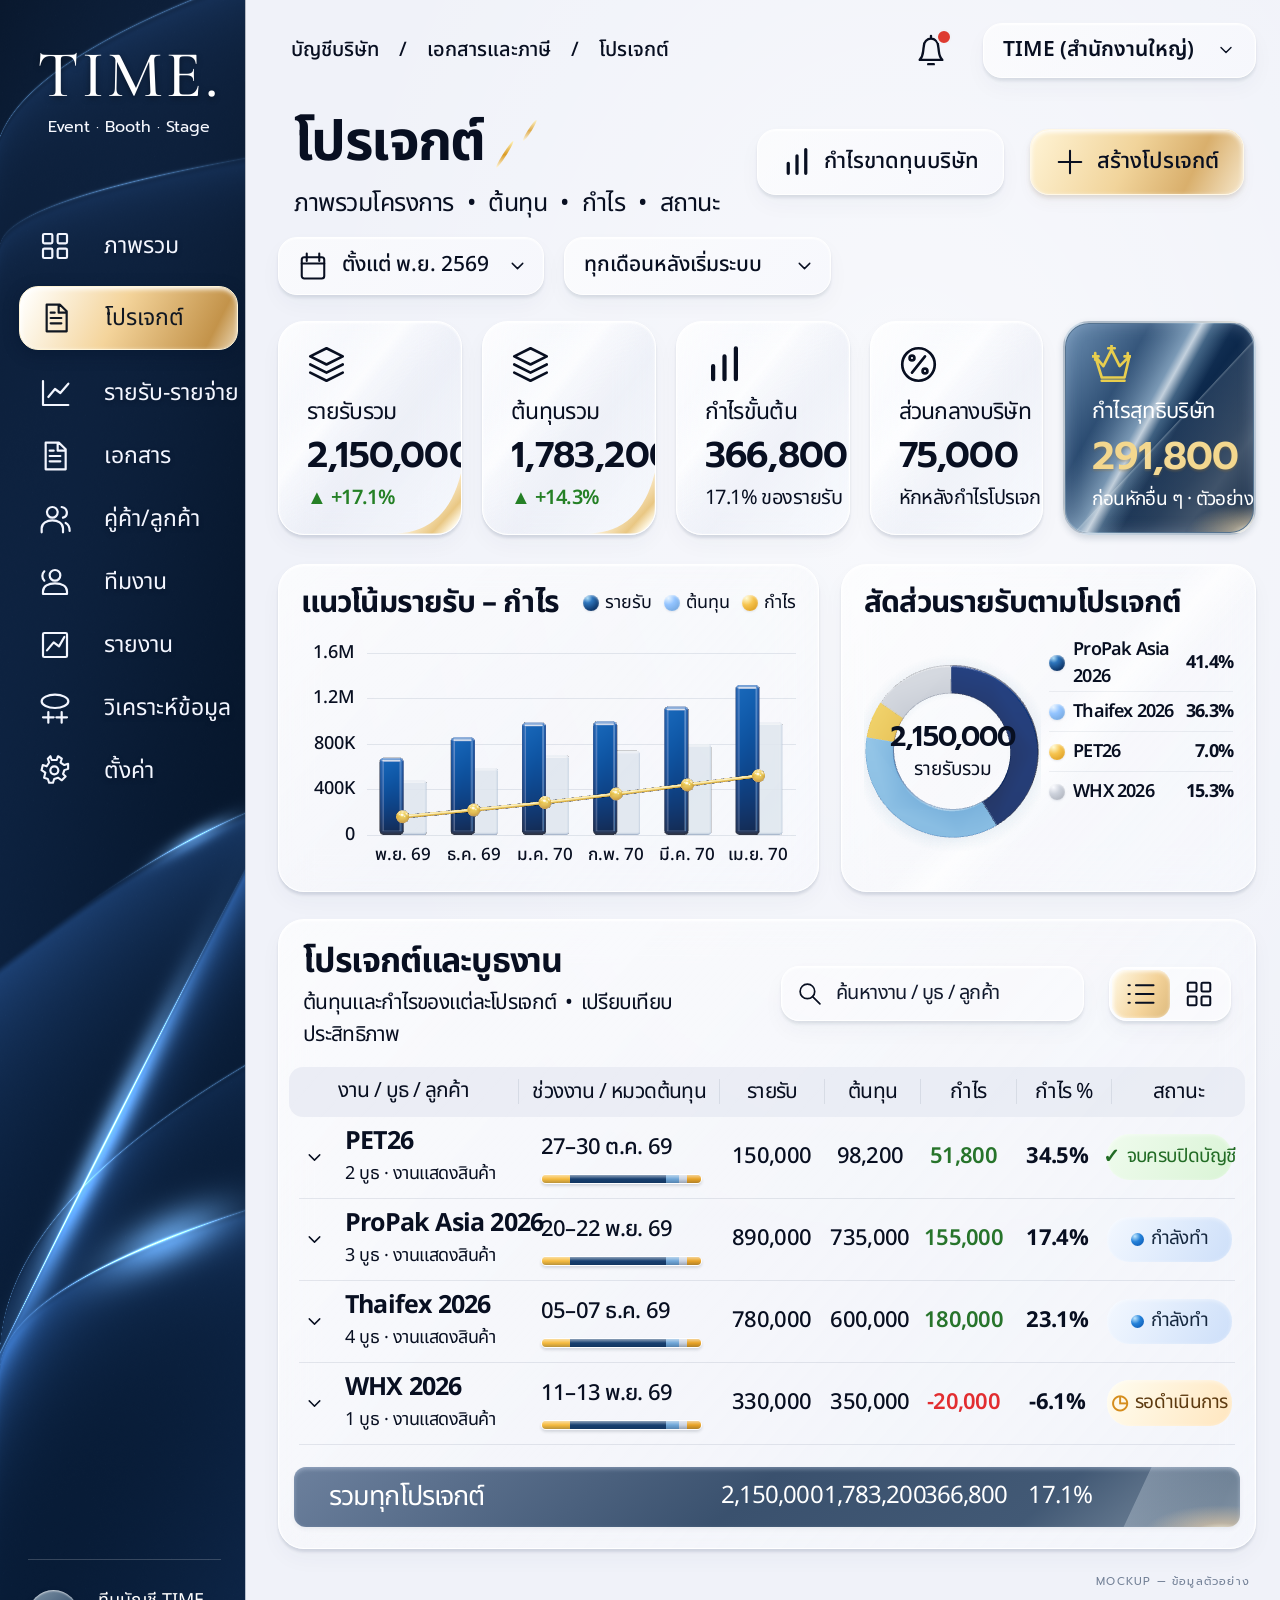
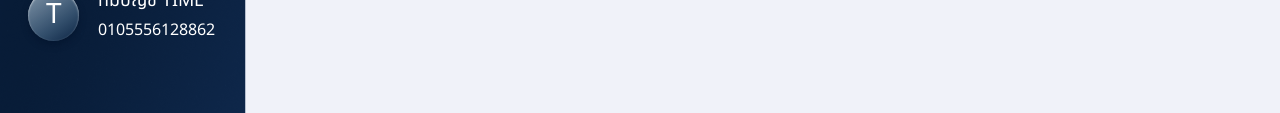
==== index.html @ 5c64d188 "TIME accounting projects page preview (mockup, sample data)" ====
<!DOCTYPE html>
<html lang="th">
<head>
<meta name="robots" content="noindex,nofollow">
<meta charset="utf-8"><meta name="viewport" content="width=device-width,initial-scale=1,viewport-fit=cover">
<title>โปรเจกต์ · TIME Service Designs</title>
<link rel="icon" href="data:image/svg+xml,%3Csvg xmlns='http://www.w3.org/2000/svg' viewBox='0 0 40 40'%3E%3Crect width='40' height='40' rx='10' fill='%23071630'/%3E%3Ctext x='11' y='30' fill='%23efd396' font-size='30'%3ET%3C/text%3E%3C/svg%3E">
<link rel="stylesheet" href="./fonts/fonts.css">
<script type="importmap">{"imports":{"three":"./vendor/three.module.min.js","three/addons/":"./vendor/"}}</script>
<style>
:root{--navy:#081a37;--ink:#080f21;--gold:#d4a044;--green:#258026;--muted:#526078;--line:rgba(34,53,92,.10);--glass:rgba(255,255,255,.62);--shadow:0 3px 3px rgba(26,46,83,.1),0 10px 22px rgba(41,61,99,.035),inset 0 1px 2px #fff;--radius:26px}
*{box-sizing:border-box}body{margin:0;background:#f0f2f9;color:var(--ink);font-family:'Noto Sans Thai',sans-serif;font-size:20px;line-height:1.55;-webkit-font-smoothing:antialiased}button,input,select{font:inherit;color:inherit}button{cursor:pointer}button,a,input,select{-webkit-tap-highlight-color:transparent}button:focus-visible,a:focus-visible,input:focus-visible,select:focus-visible{outline:3px solid #a97b2c;outline-offset:4px}button{border:0}svg.icon{width:30px;height:30px;fill:none;stroke:currentColor;stroke-width:1.65;stroke-linecap:round;stroke-linejoin:round;flex-shrink:0}.svg-defs{position:absolute;width:0;height:0;overflow:hidden}.page-shell{position:relative;max-width:1800px;min-height:1713px;margin:auto;background:radial-gradient(ellipse at 71% 27%,#fff8,transparent 48%),#f0f2f9}.sidebar{position:absolute;left:0;top:0;bottom:0;width:246px;background:linear-gradient(135deg,#04122e,#0a2a63);color:white;overflow:hidden;border-right:1px solid #ffffffb3}.sidebar canvas{position:absolute;inset:0;width:100%;height:100%;pointer-events:none}.sidebar-content{position:relative;z-index:1;padding:36px 19px;height:100%;display:flex;flex-direction:column}.brand{text-align:center;margin:0 0 84px}.wordmark{font-family:'Cormorant Garamond',Georgia,serif;font-weight:500;font-size:61px;line-height:1.2;letter-spacing:3px;text-shadow:0 2px 6px #0006}.brand small{font-family:'Prompt',sans-serif;font-size:15px;letter-spacing:0;display:block;margin-top:0;color:#f7f9ff}.nav-menu{display:flex;flex-direction:column;gap:11px}.nav-item{display:flex;align-items:center;gap:26px;height:52px;padding:0 20px;color:#f3f6ff;text-decoration:none;white-space:nowrap;font-size:21px;line-height:1.4;font-weight:400;text-shadow:0 2px 4px #00112780;border-radius:19px;transition:background .2s,transform .2s}.nav-item .icon{width:32px;height:32px}.nav-item.active{height:64px;margin:3px 0 6px;color:#101722;text-shadow:none;border:1.5px solid #fff4d6;background:linear-gradient(117deg,#fffefa 4%,#f4d49b 45%,#c3934a 87%,#ead6b4);box-shadow:inset 1px 2px 5px #fff,0 4px 15px #03112866}.nav-item:hover{background-color:#ffffff13;transform:translateX(2px)}.user-chip{position:absolute;bottom:70px;left:28px;right:24px;border-top:1px solid #ffffff30;padding-top:27px;display:flex;align-items:center;gap:19px;font-size:18px;white-space:nowrap}.avatar{display:grid;place-items:center;width:51px;height:51px;flex-shrink:0;border-radius:50%;font-size:28px;background:linear-gradient(145deg,#c2d6e5aa,#34506d 63%,#0b2444);box-shadow:inset 0 1px 2px #ffffffb0,0 4px 6px #00112a80}.user-chip small{display:block;font-size:16px;margin-top:3px}.mobile-menu{display:none}main{margin-left:246px;padding:20px 24px 100px 32px;min-height:1713px}.topbar{height:60px;display:flex;align-items:center;justify-content:space-between;padding-left:13px;gap:20px}.breadcrumbs{font-size:20px;font-weight:500;display:flex;gap:20px;white-space:nowrap}.breadcrumbs i{font-style:normal}.top-actions{display:flex;align-items:center;gap:28px}.bell{position:relative;background:transparent;padding:7px;display:grid;place-items:center}.bell .icon{width:34px;height:34px}.bell:after{content:'';position:absolute;top:3px;right:3px;width:12px;height:12px;border-radius:50%;background:#de3b31;border:2px solid #f2f3f8}.glass-button{border-radius:19px;background:linear-gradient(130deg,#fff9,#f7f8fdc9);border:1px solid #fff;box-shadow:var(--shadow);min-height:58px;padding:10px 22px;display:inline-flex;align-items:center;justify-content:center;gap:12px;font-weight:500;white-space:nowrap;transition:transform .2s,box-shadow .2s}.glass-button:hover{transform:translateY(-2px);box-shadow:0 5px 12px #152b4b20,inset 0 1px 2px #fff}.glass-button.gold{background:linear-gradient(116deg,#fff4d6,#f1d49b 46%,#d9af6c 75%,#f6e7cb);border-color:#fff8e7;box-shadow:inset 0 2px 5px #fff,0 3px 4px #7b61392b,0 8px 15px #6a52380a}.company{min-height:55px;padding:8px 19px;font-size:21px;font-weight:600;gap:22px}.company .icon{width:20px;height:20px}.hero{margin-top:22px;min-height:110px;display:flex;align-items:center;justify-content:space-between;padding:0 12px 0 16px;gap:20px}h1{font-size:55px;line-height:1.25;font-weight:700;margin:0;letter-spacing:-1.6px;display:flex;align-items:center;gap:24px}h1 .slash{display:inline-block;width:37px;height:51px;position:relative;transform:skewX(-32deg)}.slash:before,.slash:after{content:'';position:absolute;width:4px;height:27px;top:22px;left:0;background:linear-gradient(#fff4ba,#db9b24,#fff9e3);border-radius:100%}.slash:after{height:21px;left:10px;top:1px;opacity:.8}.hero p{margin:5px 0 0;font-size:25px;letter-spacing:-.5px}.hero-actions{display:flex;gap:26px;margin-top:7px}.hero-actions .glass-button{height:66px;padding:12px 24px;font-size:22px}.filters{display:flex;gap:20px;margin-top:20px;height:58px;align-items:stretch}.filter{position:relative;display:flex;gap:14px;align-items:center;padding:9px 19px}.filter select{appearance:none;background:transparent;border:none;outline:none;cursor:pointer;padding:0 35px 0 0;font-size:21px;max-width:100%}.filter .chevron{pointer-events:none;width:21px;position:absolute;right:15px}.kpis{display:grid;grid-template-columns:1.06fr 1fr 1fr 1fr 1.11fr;gap:20px;margin-top:26px}.glass-card{background:linear-gradient(132deg,#ffffffb0,#ffffff50 50%,#f9fbff73);border:1px solid #fff;box-shadow:var(--shadow);border-radius:var(--radius);backdrop-filter:blur(18px);-webkit-backdrop-filter:blur(18px);position:relative}.kpi{height:214px;padding:23px 28px;overflow:hidden;transition:transform .25s,box-shadow .25s}.kpi:hover{transform:translateY(-4px);box-shadow:0 7px 13px #23345620,inset 0 1px 2px #fff}.kpi:before{content:'';position:absolute;inset:0;pointer-events:none;background:linear-gradient(129deg,transparent 27%,#fff7 39%,transparent 52%)}.kpi.flourish:after{content:'';position:absolute;right:0;bottom:0;width:65px;height:61px;border-radius:100% 0 0 0;background:linear-gradient(132deg,transparent 39%,#fff5df 46%,#e9c783 75%,#fff9e7 88%);clip-path:path('M 0 61 Q 51 59 65 0 L 65 61 Z');filter:drop-shadow(-1px -1px 2px #c4983540)}.kpi>.icon{width:39px;height:39px;position:relative;margin-bottom:9px}.kpi-label{position:relative;font-size:22px;white-space:nowrap;letter-spacing:-.7px;line-height:1.6}.kpi-value{font-family:'Prompt','Noto Sans Thai',sans-serif;position:relative;font-size:34px;line-height:1.5;font-weight:600;letter-spacing:-.8px;font-variant-numeric:tabular-nums}.kpi-note{font-size:19px;position:relative;white-space:nowrap;margin-top:2px;letter-spacing:-.55px}.positive{color:var(--green);font-weight:600}.kpi.net{padding:22px 27px;background:radial-gradient(ellipse at 100% 105%,#fff7d5 0,transparent 16%),linear-gradient(126deg,#6e91b4,#214167 36%,#0c284b 55%,#40536a 79%,#102540);border:2px solid #f8fcffb0;box-shadow:0 3px 7px #1c35532e,inset 0 0 0 1px #557390,inset 0 0 16px #d6e7ff40;color:white}.net:before{background:linear-gradient(119deg,transparent 30%,#cceaff88 43%,#f0f9ffd9 45%,#91bad46b 48%,transparent 55%);opacity:.7}.net:after{content:'';position:absolute;inset:0;background:linear-gradient(133deg,transparent 53%,#e0ecf04d 53.3%,#ffffff16 54%,transparent 71%);pointer-events:none}.net>.icon{color:#e8ce4e}.net .kpi-label{font-size:21px}.net .kpi-value{color:#f3d78e;font-size:37px;text-shadow:0 2px 2px #9c752d44}.net .kpi-note{font-size:18px}.charts{display:grid;grid-template-columns:1.305fr 1fr;gap:22px;margin-top:28px}.chart-card{height:328px;padding:18px 22px 20px;overflow:hidden}.chart-header{display:flex;justify-content:space-between;align-items:center;gap:10px;position:relative;z-index:1}h2{font-size:29px;line-height:1.5;font-weight:700;margin:0;letter-spacing:-1px}.chart-header h2{font-size:28px;white-space:nowrap;letter-spacing:-.9px}.chart-legend{display:flex;gap:15px;align-items:center;font-size:17px;white-space:nowrap}.chart-legend span{display:flex;align-items:center;gap:6px}.dot{display:inline-block;width:16px;height:16px;flex:0 0 16px;border-radius:50%;background:radial-gradient(circle at 29% 20%,#a8daf6 0%,#2e75bc 28%,#052757 85%);box-shadow:inset 0 1px 2px #ffffff80,0 1px 2px #1b355b1a}.dot.blue{background:radial-gradient(circle at 28% 20%,#e5f3ff,#93c4ff 38%,#6b9ed3)}.dot.gold{background:radial-gradient(circle at 29% 20%,#fffbd3,#f6c44f 40%,#d69314)}.dot.grey{background:radial-gradient(circle at 28% 20%,#fafbff,#ccd1db 40%,#a6abb5)}.trend-plot{height:242px;position:relative;margin-top:8px}.trend-plot canvas{position:absolute;inset:0;width:100%;height:100%;z-index:2}.axis-layer{position:absolute;inset:0;pointer-events:none;font-family:'Noto Sans Thai',sans-serif;font-size:18px;font-weight:500}.gridline{position:absolute;left:66px;right:0;height:1px;background:#243b5c1b;z-index:0}.y-tick{position:absolute;left:0;width:54px;text-align:right;transform:translateY(-50%)}.x-tick{position:absolute;transform:translateX(-50%);white-space:nowrap;font-size:17px}.donut-layout{display:grid;grid-template-columns:48% 52%;height:248px;align-items:center}.donut-stage{position:relative;height:244px;width:100%;min-width:0}.donut-stage canvas{position:absolute;inset:0;height:100%;width:100%}.donut-centre{position:absolute;left:50%;top:51%;transform:translate(-50%,-50%);text-align:center;pointer-events:none;width:150px;line-height:1.25}.donut-centre strong{font-family:'Prompt',sans-serif;font-size:26px;font-weight:600;letter-spacing:-.9px}.donut-centre small{display:block;font-size:18px;line-height:1.5;margin-top:2px}.donut-legend{list-style:none;margin:0 0 0 8px;padding:0;font-size:16px;letter-spacing:-.55px;font-weight:600}.donut-legend li{display:flex;align-items:center;gap:8px;min-height:40px;border-bottom:1px solid #213a5b12}.donut-legend li:last-child{border:0}.donut-legend b{margin-left:auto;white-space:nowrap}.table-card{margin-top:26px;padding:16px 15px 21px;overflow:hidden}.table-top{display:flex;align-items:center;justify-content:space-between;padding:0 9px 15px;gap:20px;min-height:96px}.table-top h2{font-size:34px;letter-spacing:-1.2px}.table-top p{font-size:20px;margin:0;letter-spacing:-.7px}.table-tools{display:flex;gap:25px;align-items:center}.search{height:55px;width:303px;border-radius:18px;display:flex;align-items:center;gap:12px;padding:0 15px;background:#fff4;border:1px solid white;box-shadow:var(--shadow)}.search .icon{width:25px;height:25px}.search input{width:100%;min-width:0;background:transparent;border:none;outline:none;font-size:18px;letter-spacing:-.6px}.search input::placeholder{color:#121a2d;opacity:1}.view-toggle{display:flex;border-radius:18px;box-shadow:var(--shadow);padding:2px;background:#fff6;border:1px solid white}.view-toggle button{height:48px;width:58px;background:transparent;border-radius:14px;display:grid;place-items:center}.view-toggle button.active{background:linear-gradient(115deg,#fff9e6,#f4d39a 60%,#ddba7d);box-shadow:inset 1px 1px 4px white}.table-head,.project-row,.totals{display:grid;grid-template-columns:24% 21% 11% 10% 10% 10% 14%;align-items:center}.table-head{height:50px;border-radius:14px;background:#e7eaf3c7;margin:0 -5px;font-size:19px;text-align:center;letter-spacing:-.6px}.table-head span+span{border-left:1px solid #a8b4c14d;line-height:25px}.project-row{min-height:80px;border-bottom:1px solid var(--line);font-size:20px;margin:0 5px;letter-spacing:-.7px}.project-name{display:flex;align-items:center;gap:15px;min-width:0}.expand{background:transparent;width:31px;padding:6px 3px;flex-shrink:0;display:grid;place-items:center}.expand .icon{width:21px;height:21px;transition:transform .2s}.expand[aria-expanded=true] .icon{transform:rotate(180deg)}.project-name strong{font-size:23px;line-height:1.3;font-weight:700;display:block;white-space:nowrap;letter-spacing:-.8px}.project-name small{font-size:16px;display:block;line-height:1.6;margin-top:2px;letter-spacing:-.5px}.project-date{padding:0 18px 0 17px}.project-date time{font-size:20px;font-weight:500;white-space:nowrap}.cost-bar{height:10px;margin-top:9px;display:flex;width:100%;max-width:177px;border-radius:5px;overflow:hidden;box-shadow:0 2px 3px #00142e24;border:1px solid #ffffffd9}.cost-bar span{height:100%;display:block;position:relative}.cost-bar span:after{content:'';position:absolute;inset:0;background:linear-gradient(#ffffff85,transparent 50%,#061b3240)}.cost-bar span:nth-child(1){width:18%;background:#f6bb3e}.cost-bar span:nth-child(2){width:60%;background:#173f70}.cost-bar span:nth-child(3){width:8%;background:#70a7d9}.cost-bar span:nth-child(4){width:5%;background:#cbd3e1}.cost-bar span:nth-child(5){width:9%;background:#e9a326}.money,.margin{text-align:center;font-variant-numeric:tabular-nums;font-weight:500}.profit{font-weight:600;color:#27742b}.loss{color:#e22d30}.margin{font-weight:700}.status{font-size:17px;text-align:center;line-height:1.5;min-height:45px;padding:8px 5px;letter-spacing:-.6px;border-radius:22px;white-space:nowrap;background:linear-gradient(120deg,#effbed,#daf4d6);color:#216b24;margin:0 3px;box-shadow:inset 0 1px 4px #fff8;display:flex;align-items:center;justify-content:center;gap:9px}.status:before{content:'✓';font-size:20px;font-weight:600}.status.progress{color:#16283f;background:linear-gradient(120deg,#f3f8ff,#cddff9)}.status.progress:before{content:'';width:13px;height:13px;border-radius:50%;background:radial-gradient(circle at 30% 25%,#bde6ff,#2481d9 42%,#0751ac)}.status.waiting{background:linear-gradient(120deg,#fffdf0,#ffe6bf);color:#5d3a10}.status.waiting:before{content:'◷';color:#d58d1c}.booths{padding:15px 24px 15px 47px;background:#edf2fa85;border-bottom:1px solid var(--line);font-size:17px;border-radius:12px}.booths[hidden]{display:none}.booth{display:flex;justify-content:space-between;gap:15px;padding:8px 0}.booth small{font-size:15px;color:#4e6075}.totals{height:60px;margin:24px 0 0;border-radius:12px;background:radial-gradient(ellipse at 99% 110%,#fff4ce 0,transparent 18%),linear-gradient(140deg,#6c809d,#3a516e 48%,#425975 78%,#8495a6);color:#fff;box-shadow:inset 0 2px 4px #dde9ff60,0 2px 4px #27364c13;position:relative;overflow:hidden;font-size:22px;font-weight:400;letter-spacing:-.9px}.totals:after{content:'';position:absolute;inset:0;background:linear-gradient(115deg,transparent 88%,#eff7ff40 88.1%,transparent 97%);pointer-events:none}.totals>strong{grid-column:1/3;padding-left:35px;font-weight:400;font-size:25px}.totals span{text-align:center}.sample-note{display:block;text-align:right;margin:24px 6px 0;font-family:'Prompt',sans-serif;letter-spacing:1.2px;font-size:11px;color:#738197}.tooltip{position:fixed;pointer-events:none;z-index:99;background:#071b37ed;color:#fff;border:1px solid #ffffff40;box-shadow:0 10px 30px #071b3740;backdrop-filter:blur(12px);padding:12px 16px;border-radius:12px;font-size:15px;max-width:290px}.tooltip[hidden]{display:none}.tooltip strong{color:#efd293}.toast{position:fixed;bottom:24px;left:50%;transform:translate(-50%,30px);padding:13px 24px;border:1px solid #d9bc79;background:#0c2445f5;color:#fff;border-radius:16px;opacity:0;transition:.2s;z-index:200;max-width:90vw;font-size:17px;pointer-events:none}.toast.show{opacity:1;transform:translate(-50%,0)}dialog{border:1px solid #fff;border-radius:24px;background:#f7f9ff;padding:30px;box-shadow:0 30px 100px #00112666;max-width:min(520px,92vw);color:var(--ink)}dialog::backdrop{background:#06142a50;backdrop-filter:blur(6px)}dialog p{font-size:18px}dialog .glass-button{font-size:18px}dialog h2{font-size:28px}.empty-result{padding:35px;text-align:center;font-size:19px}.empty-result[hidden]{display:none}.projects.grid-view{display:grid;grid-template-columns:1fr 1fr;gap:15px;padding-top:15px}.grid-view .project-row{display:grid;grid-template-columns:1fr 1fr;padding:18px;gap:15px;background:#fff8;border-radius:18px;border:1px solid white}.grid-view .project-name{grid-column:1/-1}.grid-view .project-date{padding:0}.grid-view .booths{grid-column:1/-1}.grid-view .money:before,.grid-view .margin:before{content:attr(data-label);display:block;font-size:13px;font-weight:400;color:#68778c}.grid-view .money,.grid-view .margin{text-align:left}.grid-view .status{grid-column:1/-1}.table-card:has(.grid-view) .table-head{display:none}
/* Round 2: match the reference's larger type and stronger satin highlights. */
@media(min-width:1260px){.wordmark{font-size:66px}.brand small{font-size:16px}.brand{margin-bottom:90px}.nav-item{font-size:23px;gap:26px;padding-inline:20px}.hero>div:first-child{transform:translateY(8px)}.kpi-label{font-size:23px}.kpi-value{font-size:36px}.kpi-note{font-size:20px}.net .kpi-label{font-size:22px}.net .kpi-value{font-size:39px}.net .kpi-note{font-size:19px}.chart-header h2{font-size:30px}.chart-legend{font-size:18px;gap:14px}.donut-centre strong{font-size:28px}.donut-centre small{font-size:19px}.donut-legend{font-size:18px;letter-spacing:-.8px}.donut-legend li{gap:8px}.project-row{font-size:22px;min-height:82px}.project-name strong{font-size:25px}.project-name small{font-size:18px}.project-date time{font-size:22px}.status{font-size:19px;gap:7px}.table-head{font-size:21px}.table-top p{font-size:21px}.search input{font-size:20px}.totals{font-size:24px}.totals>strong{font-size:27px}}
.kpi:before{background:linear-gradient(129deg,transparent 22%,#ffffffa8 36%,#ffffff40 40%,transparent 51%)}
.net:before{background:linear-gradient(119deg,transparent 28%,#cceaffa0 42%,#f0f9ffed 45%,#91bad46b 49%,transparent 56%);opacity:.85}
.net{background:radial-gradient(ellipse at 100% 105%,#fff7d5 0,transparent 23%),linear-gradient(126deg,#6e91b4,#214167 36%,#0c284b 55%,#40536a 79%,#102540)}
.totals{background:radial-gradient(ellipse at 99% 115%,#fff8e4 0,#f0dab88a 5%,transparent 23%),linear-gradient(140deg,#6c809d,#3a516e 48%,#425975 78%,#8495a6)}
/* Round 3: align the scaled reference coordinates and soften the glass. */
@media(min-width:1260px){.sidebar-content{padding-right:7px}.brand{margin-bottom:80px}.nav-item{gap:33px}.filters{margin-top:22px}.charts{margin-top:29px}.table-card{margin-top:27px}.totals{margin-top:22px}.chart-header{gap:7px}.chart-legend{gap:12px}}
.glass-card{box-shadow:0 3px 3px rgba(26,46,83,.13),0 10px 22px rgba(41,61,99,.035),inset 0 1px 2px #fff}
.donut-card{background:linear-gradient(133deg,transparent 48%,#ffffffb0 54%,transparent 61%),linear-gradient(132deg,#ffffffb0,#ffffff50 50%,#f9fbff73)}
.kpi.net{background:radial-gradient(ellipse at 98% 105%,#fff5cd 0,#fff1c355 10%,transparent 26%),linear-gradient(126deg,#6e91b4,#214167 36%,#0c284b 55%,#40536a 79%,#102540)}
/* Final optical alignment: KPI baselines, four-entry legend, rim lights. */
@media(min-width:1260px){.kpi>.icon{margin-bottom:0}.kpi-value{line-height:1.4}.chart-card{padding-top:16px}.trend-plot{margin-top:0}.donut-legend{align-self:start;margin-top:10px}.kpi:not(.net){background:linear-gradient(128deg,#ffffffc9,#f9fbff80 32%,#e6eaf466 58%,#f8fbff99)}}
.totals{background:radial-gradient(ellipse 110px 40px at 98% 110%,#fff8df 0,#edcea48c 25%,transparent 70%),linear-gradient(140deg,#6c809d,#3a516e 48%,#425975 78%,#8495a6)}
.kpi.net{background:radial-gradient(ellipse 90px 40px at 100% 100%,#fff4d7 0,#f8dcaa90 25%,transparent 75%),linear-gradient(126deg,#6e91b4,#214167 36%,#0c284b 55%,#40536a 79%,#102540)}
@media(min-width:1600px){.hero-actions .glass-button{padding:12px 32px}.chart-header h2{font-size:30px}}
@media(max-width:1250px) and (min-width:761px){.sidebar{width:205px}.sidebar-content{padding-inline:13px}.nav-item{font-size:18px;gap:18px;padding-inline:14px}.wordmark{font-size:54px}.brand small{font-size:13px}.user-chip{left:20px;gap:10px;font-size:15px}.user-chip small{font-size:13px}main{margin-left:205px;padding-left:24px}.breadcrumbs{font-size:17px;gap:13px}.hero{padding-left:5px}.hero-actions{gap:15px}.hero-actions .glass-button{font-size:17px;padding:10px 16px}h1{font-size:48px}.hero p{font-size:21px}.kpis{gap:13px}.kpi{padding:22px 17px}.kpi-label{font-size:18px}.kpi-value{font-size:28px}.kpi-note{font-size:15px}.kpi.net{padding:22px 17px}.net .kpi-label{font-size:18px}.net .kpi-value{font-size:30px}.net .kpi-note{font-size:14px}.chart-card{padding-inline:16px}.chart-header h2{font-size:22px}.chart-legend{font-size:14px;gap:8px}.donut-centre strong{font-size:21px}.donut-centre small{font-size:16px}.donut-legend{font-size:13px}.table-top h2{font-size:28px}.table-top p{font-size:16px}.table-tools{gap:12px}.search{width:250px}.view-toggle button{width:43px}.project-row{font-size:16px}.project-name{gap:8px}.project-name strong{font-size:18px}.project-name small{font-size:13px}.project-date{padding-inline:10px}.project-date time{font-size:16px}.status{font-size:13px;gap:4px}.table-head{font-size:16px}.totals{font-size:18px}}
@media(max-width:760px){body{font-size:16px}.page-shell,main{min-height:100vh}.sidebar{position:absolute;width:100%;height:84px;bottom:auto;z-index:5;overflow:visible;border-right:0}.sidebar canvas{height:84px!important;width:100%!important;clip-path:inset(0)}.sidebar-content{padding:13px 20px;display:block}.brand{text-align:left;margin:0}.wordmark{font-size:36px;line-height:1;letter-spacing:2px}.brand small{font-size:9px;margin-top:4px}.mobile-menu{display:grid;place-items:center;position:absolute;right:20px;top:22px;background:#ffffff15;border:1px solid #ffffff40;border-radius:12px;width:43px;height:39px;color:#fff}.mobile-menu .icon{width:24px}.nav-menu{display:none;position:absolute;top:84px;left:0;right:0;background:linear-gradient(125deg,#06162e,#12345a);padding:16px 20px 25px;box-shadow:0 20px 30px #00122c44}.sidebar.open .nav-menu{display:flex}.nav-item{height:45px;font-size:18px;gap:20px}.nav-item.active{height:52px}.nav-item .icon{width:24px;height:24px}.user-chip{display:none}main{margin-left:0;padding:100px 16px 35px}.topbar{height:auto;padding:0;align-items:center;gap:5px}.breadcrumbs{font-size:10px;gap:7px;white-space:nowrap}.top-actions{gap:2px}.bell{padding:5px}.bell .icon{width:23px;height:23px}.bell:after{width:8px;height:8px;top:2px;right:2px}.company{padding:5px 7px;min-height:32px;font-size:0;border-radius:10px;gap:2px}.company:before{content:'TIME';font-size:11px}.company .icon{width:12px;height:12px}.hero{margin-top:23px;display:block;padding:0;min-height:0}h1{font-size:36px;letter-spacing:-1px;gap:20px}h1 .slash{height:36px;width:23px}.hero p{font-size:15px;margin-top:7px;letter-spacing:-.4px}.hero-actions{gap:10px;margin-top:20px}.hero-actions .glass-button{min-height:44px;height:44px;font-size:13px;padding:8px 13px;border-radius:13px;gap:7px;flex:1}.hero-actions .icon{width:21px;height:21px}.filters{gap:10px;margin-top:17px;height:43px}.filter{padding:6px 9px;border-radius:12px;min-height:43px;gap:6px;min-width:0;flex:1}.filter select{font-size:12px;padding-right:16px;width:100%}.filter>.icon{width:18px;height:18px}.filter .chevron{width:14px;height:14px;right:6px}.filter:nth-child(2){flex:1.1}.kpis{grid-template-columns:1fr 1fr;gap:12px;margin-top:19px}.kpi{height:159px;padding:16px 19px;border-radius:20px}.kpi>.icon{width:28px;height:28px;margin-bottom:4px}.kpi-label{font-size:16px;letter-spacing:-.5px}.kpi-value{font-size:25px;line-height:1.5;letter-spacing:-.7px}.kpi-note{font-size:13px;letter-spacing:-.35px}.kpi.net{grid-column:1/-1;height:142px;padding:18px 23px}.net>.icon{float:left;margin:20px 20px 10px 0;width:40px;height:40px}.net .kpi-label{font-size:17px}.net .kpi-value{font-size:33px}.net .kpi-note{font-size:13px}.charts{grid-template-columns:1fr;gap:16px;margin-top:19px}.chart-card{height:300px;padding:16px 14px;border-radius:22px}.chart-header{flex-wrap:wrap;gap:4px}.chart-header h2{font-size:21px;letter-spacing:-.7px}.chart-legend{font-size:12px;gap:14px;margin-left:auto}.chart-legend .dot{width:11px;height:11px;flex-basis:11px}.trend-plot{height:222px;margin-top:7px}.axis-layer{font-size:12px}.gridline{left:38px}.y-tick{width:32px}.x-tick{font-size:10px}.donut-card{height:270px}.donut-layout{height:210px;grid-template-columns:47% 53%}.donut-stage{height:210px}.donut-centre{width:114px;top:51%}.donut-centre strong{font-size:19px}.donut-centre small{font-size:13px}.donut-legend{font-size:12px;letter-spacing:-.45px;margin-left:5px}.donut-legend li{min-height:35px;gap:6px}.donut-legend .dot{width:12px;height:12px;flex-basis:12px}.table-card{margin-top:18px;padding:17px 13px 15px;border-radius:22px;overflow:visible}.table-top{display:block;padding:0;min-height:0}.table-top h2{font-size:25px;letter-spacing:-.8px}.table-top p{font-size:12px;letter-spacing:-.3px}.table-tools{gap:10px;margin:16px 0}.search{height:43px;flex:1;width:auto;min-width:0;padding:0 11px;border-radius:12px;gap:6px}.search input{font-size:12px}.search .icon{width:20px;height:20px}.view-toggle{border-radius:12px}.view-toggle button{height:37px;width:33px;border-radius:10px}.view-toggle .icon{width:20px;height:20px}.table-head{display:none}.project-row,.projects.grid-view .project-row{display:grid;grid-template-columns:1fr 1fr;gap:12px;padding:16px 13px;margin:0 0 13px;background:#ffffff9c;border:1px solid #fff;border-radius:17px;box-shadow:0 3px 7px #1227440a;font-size:17px}.project-name{grid-column:1/-1;gap:8px}.project-name strong{font-size:20px;white-space:normal}.project-name small{font-size:12px;margin-top:3px}.expand{width:21px}.project-date{grid-column:1/-1;padding:0 0 2px 29px}.project-date time{font-size:14px}.cost-bar{max-width:100%;height:8px;margin-top:7px}.project-row .money,.project-row .margin{text-align:left;padding-left:5px}.project-row .money:before,.project-row .margin:before{content:attr(data-label);display:block;font-size:11px;font-weight:400;color:#6a798e;margin-bottom:2px;letter-spacing:0}.status{grid-column:1/-1;min-height:33px;font-size:13px;padding:5px;justify-self:start;min-width:137px}.status:before{font-size:15px}.status.progress:before{width:10px;height:10px}.booths{font-size:13px;padding:13px;margin-bottom:15px}.booth{flex-direction:column;gap:5px}.booth small{font-size:12px}.totals{height:auto;min-height:150px;grid-template-columns:1fr 1fr;gap:8px;padding:16px;margin-top:18px;border-radius:16px;font-size:20px}.totals>strong{grid-column:1/-1;padding:0;font-size:19px}.totals span{text-align:left}.totals span:before{content:attr(data-label);display:block;color:#d4deec;font-size:11px;letter-spacing:0}.sample-note{font-size:9px;margin-top:20px;text-align:center}.projects.grid-view{display:block;padding:0}.tooltip{font-size:13px;max-width:260px}.toast{font-size:13px;width:90%;text-align:center}.glass-card:hover{transform:none}}
@media(prefers-reduced-motion:reduce){*,*:before,*:after{scroll-behavior:auto!important;transition:none!important;animation:none!important}}
</style>
</head>
<body>
<svg class="svg-defs" xmlns="http://www.w3.org/2000/svg"><defs>
<symbol id="i-grid" viewBox="0 0 24 24"><rect x="3" y="3" width="7" height="7" rx="1"/><rect x="14" y="3" width="7" height="7" rx="1"/><rect x="3" y="14" width="7" height="7" rx="1"/><rect x="14" y="14" width="7" height="7" rx="1"/></symbol>
<symbol id="i-doc" viewBox="0 0 24 24"><path d="M5 2h10l5 5v15H5zM14 2v6h6M8 12h8M8 16h8M8 8h3"/></symbol>
<symbol id="i-chart" viewBox="0 0 24 24"><path d="M3 3v18h19M7 15l5-6 4 3 6-7"/></symbol>
<symbol id="i-users" viewBox="0 0 24 24"><circle cx="10" cy="7" r="4"/><path d="M2 22v-3c0-4 4-6 8-6s8 2 8 6v3M17 3c5 1 5 7 1 8M20 15c2 1 3 3 3 6"/></symbol>
<symbol id="i-team" viewBox="0 0 24 24"><circle cx="12" cy="7" r="4"/><path d="M3 21v-2c0-4 4-6 9-6s9 2 9 6v2zM4 4c-2 2-2 5 0 7"/></symbol>
<symbol id="i-report" viewBox="0 0 24 24"><rect x="3" y="3" width="18" height="18" rx="1"/><path d="M6 16l5-6 4 3 4-7"/></symbol>
<symbol id="i-analysis" viewBox="0 0 24 24"><ellipse cx="12" cy="7" rx="10" ry="5"/><path d="M7 15v8M3 19h8M17 15v8M13 19h8"/></symbol>
<symbol id="i-gear" viewBox="0 0 24 24"><path d="m9 2 1 3h4l1-3 3 2-1 3 3 2 3-1v4l-3 1-1 3 2 2-3 3-3-2-3 1-1 3H8l-1-3-3-1 1-4-3-2 1-4 3 1 2-3-1-3z" transform="translate(0 -1) scale(.95)"/><circle cx="11.5" cy="11.5" r="3"/></symbol>
<symbol id="i-layers" viewBox="0 0 24 24"><path d="m2 7 10-5 10 5-10 5zM2 12l10 5 10-5M2 17l10 5 10-5"/></symbol>
<symbol id="i-bars" viewBox="0 0 24 24"><path d="M5 21V13M12 21V7M19 21V2" stroke-width="2.6"/></symbol>
<symbol id="i-percent" viewBox="0 0 24 24"><circle cx="12" cy="12" r="10"/><path d="m8 17 8-10"/><circle cx="8" cy="8" r="1.5"/><circle cx="16" cy="16" r="1.5"/></symbol>
<symbol id="i-crown" viewBox="0 0 24 24"><path d="m2 7 4 13h14l3-13-6 6-5-10-5 10zM6 22h14"/><path d="M2 5v4M0 7h4M12 0v4M10 2h4M22 5v4M20 7h4"/></symbol>
<symbol id="i-chevron" viewBox="0 0 24 24"><path d="m6 9 6 6 6-6"/></symbol>
<symbol id="i-calendar" viewBox="0 0 24 24"><rect x="3" y="5" width="18" height="17" rx="2"/><path d="M3 10h18M7 2v6M17 2v6"/></symbol>
<symbol id="i-bell" viewBox="0 0 24 24"><path d="M4 19h16c-3-3-2-5-3-10a5 5 0 0 0-10 0C6 14 7 16 4 19zM10 22h4M12 2v2"/></symbol>
<symbol id="i-plus" viewBox="0 0 24 24"><path d="M12 3v18M3 12h18"/></symbol>
<symbol id="i-search" viewBox="0 0 24 24"><circle cx="10" cy="10" r="7"/><path d="m15 15 7 7"/></symbol>
<symbol id="i-list" viewBox="0 0 24 24"><path d="M8 5h14M8 12h14M8 19h14M2 5h1M2 12h1M2 19h1"/></symbol>
<symbol id="i-menu" viewBox="0 0 24 24"><path d="M3 5h18M3 12h18M3 19h18"/></symbol>
</defs></svg>
<div class="page-shell">
<aside class="sidebar" aria-label="เมนูหลัก"><canvas id="silk-canvas" aria-hidden="true"></canvas><div class="sidebar-content">
<div class="brand"><div class="wordmark">TIME.</div><small>Event · Booth · Stage</small></div>
<button class="mobile-menu" aria-label="เปิดเมนู" aria-expanded="false"><svg class="icon"><use href="#i-menu"/></svg></button>
<nav class="nav-menu">
<a href="#overview" class="nav-item"><svg class="icon"><use href="#i-grid"/></svg>ภาพรวม</a>
<a href="#projects" class="nav-item active" aria-current="page"><svg class="icon"><use href="#i-doc"/></svg>โปรเจกต์</a>
<a href="#transactions" class="nav-item"><svg class="icon"><use href="#i-chart"/></svg>รายรับ-รายจ่าย</a>
<a href="#documents" class="nav-item"><svg class="icon"><use href="#i-doc"/></svg>เอกสาร</a>
<a href="#partners" class="nav-item"><svg class="icon"><use href="#i-users"/></svg>คู่ค้า/ลูกค้า</a>
<a href="#team" class="nav-item"><svg class="icon"><use href="#i-team"/></svg>ทีมงาน</a>
<a href="#reports" class="nav-item"><svg class="icon"><use href="#i-report"/></svg>รายงาน</a>
<a href="#analysis" class="nav-item"><svg class="icon"><use href="#i-analysis"/></svg>วิเคราะห์ข้อมูล</a>
<a href="#settings" class="nav-item"><svg class="icon"><use href="#i-gear"/></svg>ตั้งค่า</a>
</nav>
<div class="user-chip"><div class="avatar">T</div><div>ทีมบัญชี TIME<small>0105556128862</small></div></div>
</div></aside>
<main id="projects">
<header class="topbar"><div class="breadcrumbs"><span>บัญชีบริษัท</span><i>/</i><span>เอกสารและภาษี</span><i>/</i><span>โปรเจกต์</span></div><div class="top-actions"><button class="bell" aria-label="การแจ้งเตือน"><svg class="icon"><use href="#i-bell"/></svg></button><button class="glass-button company">TIME (สำนักงานใหญ่)<svg class="icon"><use href="#i-chevron"/></svg></button></div></header>
<section class="hero"><div><h1>โปรเจกต์ <span class="slash" aria-hidden="true"></span></h1><p>ภาพรวมโครงการ&nbsp; • &nbsp;ต้นทุน&nbsp; • &nbsp;กำไร&nbsp; • &nbsp;สถานะ</p></div><div class="hero-actions"><button class="glass-button" id="profit-button"><svg class="icon"><use href="#i-bars"/></svg>กำไรขาดทุนบริษัท</button><button class="glass-button gold" id="create-button"><svg class="icon"><use href="#i-plus"/></svg>สร้างโปรเจกต์</button></div></section>
<div class="filters"><label class="glass-button filter"><svg class="icon"><use href="#i-calendar"/></svg><select aria-label="ตั้งแต่เดือน"><option>ตั้งแต่ พ.ย. 2569</option><option>ตั้งแต่ ต.ค. 2569</option></select><svg class="icon chevron"><use href="#i-chevron"/></svg></label><label class="glass-button filter"><select aria-label="ช่วงเวลา"><option>ทุกเดือนหลังเริ่มระบบ</option><option>เฉพาะเดือน พ.ย. 2569</option></select><svg class="icon chevron"><use href="#i-chevron"/></svg></label></div>
<section class="kpis" aria-label="สรุปผลประกอบการ">
<article class="glass-card kpi flourish"><svg class="icon"><use href="#i-layers"/></svg><div class="kpi-label">รายรับรวม</div><div class="kpi-value" data-count="2150000">2,150,000</div><div class="kpi-note positive">▲ +17.1%</div></article>
<article class="glass-card kpi flourish"><svg class="icon"><use href="#i-layers"/></svg><div class="kpi-label">ต้นทุนรวม</div><div class="kpi-value" data-count="1783200">1,783,200</div><div class="kpi-note positive">▲ +14.3%</div></article>
<article class="glass-card kpi"><svg class="icon"><use href="#i-bars"/></svg><div class="kpi-label">กำไรขั้นต้น</div><div class="kpi-value" data-count="366800">366,800</div><div class="kpi-note">17.1% ของรายรับ</div></article>
<article class="glass-card kpi"><svg class="icon"><use href="#i-percent"/></svg><div class="kpi-label">ส่วนกลางบริษัท</div><div class="kpi-value" data-count="75000">75,000</div><div class="kpi-note">หักหลังกำไรโปรเจกต์</div></article>
<article class="glass-card kpi net"><svg class="icon"><use href="#i-crown"/></svg><div class="kpi-label">กำไรสุทธิบริษัท</div><div class="kpi-value" data-count="291800">291,800</div><div class="kpi-note">ก่อนหักอื่น ๆ · ตัวอย่าง</div></article>
</section>
<section class="charts" aria-label="กราฟการเงิน">
<article class="glass-card chart-card"><div class="chart-header"><h2>แนวโน้มรายรับ – กำไร</h2><div class="chart-legend"><span><i class="dot"></i>รายรับ</span><span><i class="dot blue"></i>ต้นทุน</span><span><i class="dot gold"></i>กำไร</span></div></div><div class="trend-plot"><div id="axis-layer" class="axis-layer"></div><canvas id="trend-canvas" role="img" aria-label="กราฟสามมิติแสดงแนวโน้มรายรับ ต้นทุน และกำไร ตั้งแต่พฤศจิกายน 2569 ถึงเมษายน 2570 — ข้อมูลตัวอย่าง"></canvas></div></article>
<article class="glass-card chart-card donut-card"><div class="chart-header"><h2>สัดส่วนรายรับตามโปรเจกต์</h2></div><div class="donut-layout"><div class="donut-stage"><canvas id="donut-canvas" role="img" aria-label="รายรับ ProPak Asia 41.4%, Thaifex 36.3%, PET26 7.0%, WHX 15.3%"></canvas><div class="donut-centre"><strong>2,150,000</strong><small>รายรับรวม</small></div></div><ul class="donut-legend"><li><i class="dot"></i><span>ProPak Asia 2026</span><b data-share="propak">41.4%</b></li><li><i class="dot blue"></i><span>Thaifex 2026</span><b data-share="thaifex">36.3%</b></li><li><i class="dot gold"></i><span>PET26</span><b data-share="pet">7.0%</b></li><li><i class="dot grey"></i><span>WHX 2026</span><b data-share="whx">15.3%</b></li></ul></div></article>
</section>
<section class="glass-card table-card" aria-label="โปรเจกต์และบูธงาน"><div class="table-top"><div><h2>โปรเจกต์และบูธงาน</h2><p>ต้นทุนและกำไรของแต่ละโปรเจกต์&nbsp; • &nbsp;เปรียบเทียบประสิทธิภาพ</p></div><div class="table-tools"><label class="search"><svg class="icon"><use href="#i-search"/></svg><input id="project-search" type="search" aria-label="ค้นหางาน บูธ ลูกค้า" placeholder="ค้นหางาน / บูธ / ลูกค้า"></label><div class="view-toggle" aria-label="มุมมอง"><button class="active" id="list-view" aria-label="มุมมองรายการ" aria-pressed="true"><svg class="icon"><use href="#i-list"/></svg></button><button id="grid-view" aria-label="มุมมองการ์ด" aria-pressed="false"><svg class="icon"><use href="#i-grid"/></svg></button></div></div></div>
<div class="table-head" aria-hidden="true"><span>งาน / บูธ / ลูกค้า</span><span>ช่วงงาน / หมวดต้นทุน</span><span>รายรับ</span><span>ต้นทุน</span><span>กำไร</span><span>กำไร %</span><span>สถานะ</span></div>
<div class="projects">
<article class="project-row" data-project="pet"><div class="project-name"><button class="expand" aria-expanded="false" aria-controls="booth-pet" aria-label="ดูบูธ PET26"><svg class="icon"><use href="#i-chevron"/></svg></button><div><strong>PET26</strong><small>2 บูธ · งานแสดงสินค้า</small></div></div><div class="project-date"><time>27–30 ต.ค. 69</time><div class="cost-bar" tabindex="0" aria-label="รายละเอียดต้นทุน PET26"><span></span><span></span><span></span><span></span><span></span></div></div><div class="money" data-label="รายรับ">150,000</div><div class="money" data-label="ต้นทุน">98,200</div><div class="money profit" data-label="กำไร">51,800</div><div class="margin" data-label="กำไร %">34.5%</div><div class="status">จบครบปิดบัญชี</div></article>
<div class="booths" id="booth-pet" hidden><div class="booth"><strong>KERUNDE</strong><span>ค่าติดไฟ <b>6,200 บาท</b> <small>· หจก. 2555 ไลติ้ง</small></span></div><div class="booth"><strong>บูธตัวอย่าง 02</strong><small>ข้อมูลตัวอย่าง — รอรายละเอียดค่าใช้จ่าย</small></div></div>
<article class="project-row" data-project="propak"><div class="project-name"><button class="expand" aria-expanded="false" aria-controls="booth-propak" aria-label="ดูบูธ ProPak Asia 2026"><svg class="icon"><use href="#i-chevron"/></svg></button><div><strong>ProPak Asia 2026</strong><small>3 บูธ · งานแสดงสินค้า</small></div></div><div class="project-date"><time>20–22 พ.ย. 69</time><div class="cost-bar" tabindex="0" aria-label="รายละเอียดต้นทุน ProPak Asia"><span></span><span></span><span></span><span></span><span></span></div></div><div class="money" data-label="รายรับ">890,000</div><div class="money" data-label="ต้นทุน">735,000</div><div class="money profit" data-label="กำไร">155,000</div><div class="margin" data-label="กำไร %">17.4%</div><div class="status progress">กำลังทำ</div></article>
<div class="booths" id="booth-propak" hidden><div class="booth"><strong>บูธตัวอย่าง 01</strong><small>ProPak Asia 2026 · รอรายละเอียดค่าใช้จ่าย</small></div><div class="booth"><strong>บูธตัวอย่าง 02</strong><small>ข้อมูลตัวอย่าง</small></div><div class="booth"><strong>บูธตัวอย่าง 03</strong><small>ข้อมูลตัวอย่าง</small></div></div>
<article class="project-row" data-project="thaifex"><div class="project-name"><button class="expand" aria-expanded="false" aria-controls="booth-thaifex" aria-label="ดูบูธ Thaifex 2026"><svg class="icon"><use href="#i-chevron"/></svg></button><div><strong>Thaifex 2026</strong><small>4 บูธ · งานแสดงสินค้า</small></div></div><div class="project-date"><time>05–07 ธ.ค. 69</time><div class="cost-bar" tabindex="0" aria-label="รายละเอียดต้นทุน Thaifex"><span></span><span></span><span></span><span></span><span></span></div></div><div class="money" data-label="รายรับ">780,000</div><div class="money" data-label="ต้นทุน">600,000</div><div class="money profit" data-label="กำไร">180,000</div><div class="margin" data-label="กำไร %">23.1%</div><div class="status progress">กำลังทำ</div></article>
<div class="booths" id="booth-thaifex" hidden><div class="booth"><strong>บูธตัวอย่าง 01</strong><small>Thaifex 2026 · รอรายละเอียดค่าใช้จ่าย</small></div><div class="booth"><strong>บูธตัวอย่าง 02</strong><small>ข้อมูลตัวอย่าง</small></div><div class="booth"><strong>บูธตัวอย่าง 03</strong><small>ข้อมูลตัวอย่าง</small></div><div class="booth"><strong>บูธตัวอย่าง 04</strong><small>ข้อมูลตัวอย่าง</small></div></div>
<article class="project-row" data-project="whx"><div class="project-name"><button class="expand" aria-expanded="false" aria-controls="booth-whx" aria-label="ดูบูธ WHX 2026"><svg class="icon"><use href="#i-chevron"/></svg></button><div><strong>WHX 2026</strong><small>1 บูธ · งานแสดงสินค้า</small></div></div><div class="project-date"><time>11–13 พ.ย. 69</time><div class="cost-bar" tabindex="0" aria-label="รายละเอียดต้นทุน WHX"><span></span><span></span><span></span><span></span><span></span></div></div><div class="money" data-label="รายรับ">330,000</div><div class="money" data-label="ต้นทุน">350,000</div><div class="money profit loss" data-label="กำไร">−20,000</div><div class="margin" data-label="กำไร %">−6.1%</div><div class="status waiting">รอดำเนินการ</div></article>
<div class="booths" id="booth-whx" hidden><div class="booth"><strong>บูธตัวอย่าง 01</strong><small>ข้อมูลตัวอย่าง — รอเริ่มดำเนินการ</small></div></div>
</div><div class="empty-result" hidden>ไม่พบโปรเจกต์ที่ค้นหา</div>
<div class="totals"><strong>รวมทุกโปรเจกต์</strong><span data-label="รายรับ">2,150,000</span><span data-label="ต้นทุน">1,783,200</span><span data-label="กำไร">366,800</span><span data-label="กำไร %">17.1%</span></div>
</section>
<small class="sample-note">MOCKUP — ข้อมูลตัวอย่าง</small>
</main></div>
<div id="tooltip" class="tooltip" role="tooltip" hidden></div><div class="toast" role="status" aria-live="polite"></div>
<dialog id="mockup-dialog"><h2></h2><p></p><button class="glass-button gold">ปิด</button></dialog>
<script type="module" src="./app.js"></script>
</body></html>
---- fonts/fonts.css ----
@font-face {
  font-family: 'Cormorant Garamond';
  font-style: normal;
  font-weight: 500;
  font-display: swap;
  src: url(./font-0.ttf) format('truetype');
}
@font-face {
  font-family: 'Noto Sans Thai';
  font-style: normal;
  font-weight: 400;
  font-stretch: normal;
  font-display: swap;
  src: url(./font-1.ttf) format('truetype');
}
@font-face {
  font-family: 'Noto Sans Thai';
  font-style: normal;
  font-weight: 500;
  font-stretch: normal;
  font-display: swap;
  src: url(./font-2.ttf) format('truetype');
}
@font-face {
  font-family: 'Noto Sans Thai';
  font-style: normal;
  font-weight: 600;
  font-stretch: normal;
  font-display: swap;
  src: url(./font-3.ttf) format('truetype');
}
@font-face {
  font-family: 'Noto Sans Thai';
  font-style: normal;
  font-weight: 700;
  font-stretch: normal;
  font-display: swap;
  src: url(./font-4.ttf) format('truetype');
}
@font-face {
  font-family: 'Prompt';
  font-style: normal;
  font-weight: 400;
  font-display: swap;
  src: url(./font-5.ttf) format('truetype');
}
@font-face {
  font-family: 'Prompt';
  font-style: normal;
  font-weight: 500;
  font-display: swap;
  src: url(./font-6.ttf) format('truetype');
}
@font-face {
  font-family: 'Prompt';
  font-style: normal;
  font-weight: 600;
  font-display: swap;
  src: url(./font-7.ttf) format('truetype');
}
@font-face {
  font-family: 'Prompt';
  font-style: normal;
  font-weight: 700;
  font-display: swap;
  src: url(./font-8.ttf) format('truetype');
}
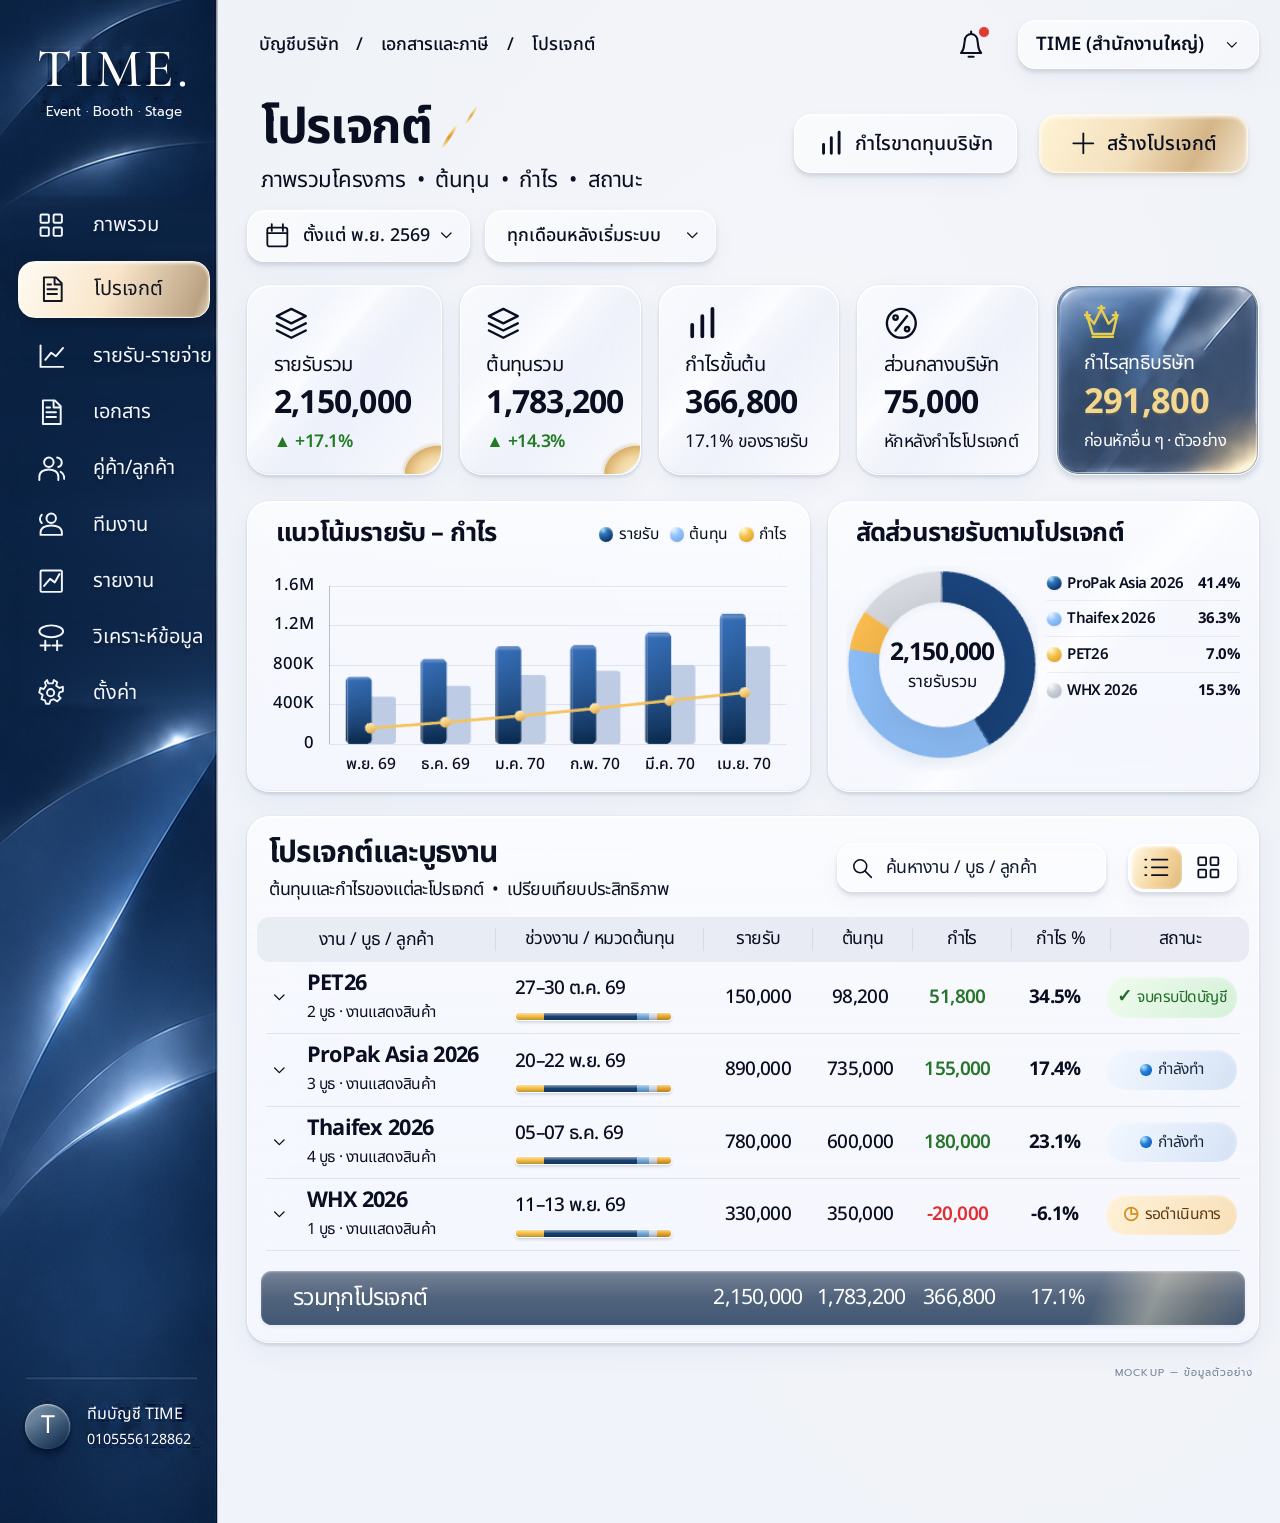
==== commit 745c6c68: "v6: Chui method (sampled colours, reference art, glass recipe) + clean gold corners" ====
--- a/index.html
+++ b/index.html
@@ -7,29 +7,9 @@
 <link rel="icon" href="data:image/svg+xml,%3Csvg xmlns='http://www.w3.org/2000/svg' viewBox='0 0 40 40'%3E%3Crect width='40' height='40' rx='10' fill='%23071630'/%3E%3Ctext x='11' y='30' fill='%23efd396' font-size='30'%3ET%3C/text%3E%3C/svg%3E">
 <link rel="stylesheet" href="./fonts/fonts.css">
 <script type="importmap">{"imports":{"three":"./vendor/three.module.min.js","three/addons/":"./vendor/"}}</script>
-<style>
-:root{--navy:#081a37;--ink:#080f21;--gold:#d4a044;--green:#258026;--muted:#526078;--line:rgba(34,53,92,.10);--glass:rgba(255,255,255,.62);--shadow:0 3px 3px rgba(26,46,83,.1),0 10px 22px rgba(41,61,99,.035),inset 0 1px 2px #fff;--radius:26px}
-*{box-sizing:border-box}body{margin:0;background:#f0f2f9;color:var(--ink);font-family:'Noto Sans Thai',sans-serif;font-size:20px;line-height:1.55;-webkit-font-smoothing:antialiased}button,input,select{font:inherit;color:inherit}button{cursor:pointer}button,a,input,select{-webkit-tap-highlight-color:transparent}button:focus-visible,a:focus-visible,input:focus-visible,select:focus-visible{outline:3px solid #a97b2c;outline-offset:4px}button{border:0}svg.icon{width:30px;height:30px;fill:none;stroke:currentColor;stroke-width:1.65;stroke-linecap:round;stroke-linejoin:round;flex-shrink:0}.svg-defs{position:absolute;width:0;height:0;overflow:hidden}.page-shell{position:relative;max-width:1800px;min-height:1713px;margin:auto;background:radial-gradient(ellipse at 71% 27%,#fff8,transparent 48%),#f0f2f9}.sidebar{position:absolute;left:0;top:0;bottom:0;width:246px;background:linear-gradient(135deg,#04122e,#0a2a63);color:white;overflow:hidden;border-right:1px solid #ffffffb3}.sidebar canvas{position:absolute;inset:0;width:100%;height:100%;pointer-events:none}.sidebar-content{position:relative;z-index:1;padding:36px 19px;height:100%;display:flex;flex-direction:column}.brand{text-align:center;margin:0 0 84px}.wordmark{font-family:'Cormorant Garamond',Georgia,serif;font-weight:500;font-size:61px;line-height:1.2;letter-spacing:3px;text-shadow:0 2px 6px #0006}.brand small{font-family:'Prompt',sans-serif;font-size:15px;letter-spacing:0;display:block;margin-top:0;color:#f7f9ff}.nav-menu{display:flex;flex-direction:column;gap:11px}.nav-item{display:flex;align-items:center;gap:26px;height:52px;padding:0 20px;color:#f3f6ff;text-decoration:none;white-space:nowrap;font-size:21px;line-height:1.4;font-weight:400;text-shadow:0 2px 4px #00112780;border-radius:19px;transition:background .2s,transform .2s}.nav-item .icon{width:32px;height:32px}.nav-item.active{height:64px;margin:3px 0 6px;color:#101722;text-shadow:none;border:1.5px solid #fff4d6;background:linear-gradient(117deg,#fffefa 4%,#f4d49b 45%,#c3934a 87%,#ead6b4);box-shadow:inset 1px 2px 5px #fff,0 4px 15px #03112866}.nav-item:hover{background-color:#ffffff13;transform:translateX(2px)}.user-chip{position:absolute;bottom:70px;left:28px;right:24px;border-top:1px solid #ffffff30;padding-top:27px;display:flex;align-items:center;gap:19px;font-size:18px;white-space:nowrap}.avatar{display:grid;place-items:center;width:51px;height:51px;flex-shrink:0;border-radius:50%;font-size:28px;background:linear-gradient(145deg,#c2d6e5aa,#34506d 63%,#0b2444);box-shadow:inset 0 1px 2px #ffffffb0,0 4px 6px #00112a80}.user-chip small{display:block;font-size:16px;margin-top:3px}.mobile-menu{display:none}main{margin-left:246px;padding:20px 24px 100px 32px;min-height:1713px}.topbar{height:60px;display:flex;align-items:center;justify-content:space-between;padding-left:13px;gap:20px}.breadcrumbs{font-size:20px;font-weight:500;display:flex;gap:20px;white-space:nowrap}.breadcrumbs i{font-style:normal}.top-actions{display:flex;align-items:center;gap:28px}.bell{position:relative;background:transparent;padding:7px;display:grid;place-items:center}.bell .icon{width:34px;height:34px}.bell:after{content:'';position:absolute;top:3px;right:3px;width:12px;height:12px;border-radius:50%;background:#de3b31;border:2px solid #f2f3f8}.glass-button{border-radius:19px;background:linear-gradient(130deg,#fff9,#f7f8fdc9);border:1px solid #fff;box-shadow:var(--shadow);min-height:58px;padding:10px 22px;display:inline-flex;align-items:center;justify-content:center;gap:12px;font-weight:500;white-space:nowrap;transition:transform .2s,box-shadow .2s}.glass-button:hover{transform:translateY(-2px);box-shadow:0 5px 12px #152b4b20,inset 0 1px 2px #fff}.glass-button.gold{background:linear-gradient(116deg,#fff4d6,#f1d49b 46%,#d9af6c 75%,#f6e7cb);border-color:#fff8e7;box-shadow:inset 0 2px 5px #fff,0 3px 4px #7b61392b,0 8px 15px #6a52380a}.company{min-height:55px;padding:8px 19px;font-size:21px;font-weight:600;gap:22px}.company .icon{width:20px;height:20px}.hero{margin-top:22px;min-height:110px;display:flex;align-items:center;justify-content:space-between;padding:0 12px 0 16px;gap:20px}h1{font-size:55px;line-height:1.25;font-weight:700;margin:0;letter-spacing:-1.6px;display:flex;align-items:center;gap:24px}h1 .slash{display:inline-block;width:37px;height:51px;position:relative;transform:skewX(-32deg)}.slash:before,.slash:after{content:'';position:absolute;width:4px;height:27px;top:22px;left:0;background:linear-gradient(#fff4ba,#db9b24,#fff9e3);border-radius:100%}.slash:after{height:21px;left:10px;top:1px;opacity:.8}.hero p{margin:5px 0 0;font-size:25px;letter-spacing:-.5px}.hero-actions{display:flex;gap:26px;margin-top:7px}.hero-actions .glass-button{height:66px;padding:12px 24px;font-size:22px}.filters{display:flex;gap:20px;margin-top:20px;height:58px;align-items:stretch}.filter{position:relative;display:flex;gap:14px;align-items:center;padding:9px 19px}.filter select{appearance:none;background:transparent;border:none;outline:none;cursor:pointer;padding:0 35px 0 0;font-size:21px;max-width:100%}.filter .chevron{pointer-events:none;width:21px;position:absolute;right:15px}.kpis{display:grid;grid-template-columns:1.06fr 1fr 1fr 1fr 1.11fr;gap:20px;margin-top:26px}.glass-card{background:linear-gradient(132deg,#ffffffb0,#ffffff50 50%,#f9fbff73);border:1px solid #fff;box-shadow:var(--shadow);border-radius:var(--radius);backdrop-filter:blur(18px);-webkit-backdrop-filter:blur(18px);position:relative}.kpi{height:214px;padding:23px 28px;overflow:hidden;transition:transform .25s,box-shadow .25s}.kpi:hover{transform:translateY(-4px);box-shadow:0 7px 13px #23345620,inset 0 1px 2px #fff}.kpi:before{content:'';position:absolute;inset:0;pointer-events:none;background:linear-gradient(129deg,transparent 27%,#fff7 39%,transparent 52%)}.kpi.flourish:after{content:'';position:absolute;right:0;bottom:0;width:65px;height:61px;border-radius:100% 0 0 0;background:linear-gradient(132deg,transparent 39%,#fff5df 46%,#e9c783 75%,#fff9e7 88%);clip-path:path('M 0 61 Q 51 59 65 0 L 65 61 Z');filter:drop-shadow(-1px -1px 2px #c4983540)}.kpi>.icon{width:39px;height:39px;position:relative;margin-bottom:9px}.kpi-label{position:relative;font-size:22px;white-space:nowrap;letter-spacing:-.7px;line-height:1.6}.kpi-value{font-family:'Prompt','Noto Sans Thai',sans-serif;position:relative;font-size:34px;line-height:1.5;font-weight:600;letter-spacing:-.8px;font-variant-numeric:tabular-nums}.kpi-note{font-size:19px;position:relative;white-space:nowrap;margin-top:2px;letter-spacing:-.55px}.positive{color:var(--green);font-weight:600}.kpi.net{padding:22px 27px;background:radial-gradient(ellipse at 100% 105%,#fff7d5 0,transparent 16%),linear-gradient(126deg,#6e91b4,#214167 36%,#0c284b 55%,#40536a 79%,#102540);border:2px solid #f8fcffb0;box-shadow:0 3px 7px #1c35532e,inset 0 0 0 1px #557390,inset 0 0 16px #d6e7ff40;color:white}.net:before{background:linear-gradient(119deg,transparent 30%,#cceaff88 43%,#f0f9ffd9 45%,#91bad46b 48%,transparent 55%);opacity:.7}.net:after{content:'';position:absolute;inset:0;background:linear-gradient(133deg,transparent 53%,#e0ecf04d 53.3%,#ffffff16 54%,transparent 71%);pointer-events:none}.net>.icon{color:#e8ce4e}.net .kpi-label{font-size:21px}.net .kpi-value{color:#f3d78e;font-size:37px;text-shadow:0 2px 2px #9c752d44}.net .kpi-note{font-size:18px}.charts{display:grid;grid-template-columns:1.305fr 1fr;gap:22px;margin-top:28px}.chart-card{height:328px;padding:18px 22px 20px;overflow:hidden}.chart-header{display:flex;justify-content:space-between;align-items:center;gap:10px;position:relative;z-index:1}h2{font-size:29px;line-height:1.5;font-weight:700;margin:0;letter-spacing:-1px}.chart-header h2{font-size:28px;white-space:nowrap;letter-spacing:-.9px}.chart-legend{display:flex;gap:15px;align-items:center;font-size:17px;white-space:nowrap}.chart-legend span{display:flex;align-items:center;gap:6px}.dot{display:inline-block;width:16px;height:16px;flex:0 0 16px;border-radius:50%;background:radial-gradient(circle at 29% 20%,#a8daf6 0%,#2e75bc 28%,#052757 85%);box-shadow:inset 0 1px 2px #ffffff80,0 1px 2px #1b355b1a}.dot.blue{background:radial-gradient(circle at 28% 20%,#e5f3ff,#93c4ff 38%,#6b9ed3)}.dot.gold{background:radial-gradient(circle at 29% 20%,#fffbd3,#f6c44f 40%,#d69314)}.dot.grey{background:radial-gradient(circle at 28% 20%,#fafbff,#ccd1db 40%,#a6abb5)}.trend-plot{height:242px;position:relative;margin-top:8px}.trend-plot canvas{position:absolute;inset:0;width:100%;height:100%;z-index:2}.axis-layer{position:absolute;inset:0;pointer-events:none;font-family:'Noto Sans Thai',sans-serif;font-size:18px;font-weight:500}.gridline{position:absolute;left:66px;right:0;height:1px;background:#243b5c1b;z-index:0}.y-tick{position:absolute;left:0;width:54px;text-align:right;transform:translateY(-50%)}.x-tick{position:absolute;transform:translateX(-50%);white-space:nowrap;font-size:17px}.donut-layout{display:grid;grid-template-columns:48% 52%;height:248px;align-items:center}.donut-stage{position:relative;height:244px;width:100%;min-width:0}.donut-stage canvas{position:absolute;inset:0;height:100%;width:100%}.donut-centre{position:absolute;left:50%;top:51%;transform:translate(-50%,-50%);text-align:center;pointer-events:none;width:150px;line-height:1.25}.donut-centre strong{font-family:'Prompt',sans-serif;font-size:26px;font-weight:600;letter-spacing:-.9px}.donut-centre small{display:block;font-size:18px;line-height:1.5;margin-top:2px}.donut-legend{list-style:none;margin:0 0 0 8px;padding:0;font-size:16px;letter-spacing:-.55px;font-weight:600}.donut-legend li{display:flex;align-items:center;gap:8px;min-height:40px;border-bottom:1px solid #213a5b12}.donut-legend li:last-child{border:0}.donut-legend b{margin-left:auto;white-space:nowrap}.table-card{margin-top:26px;padding:16px 15px 21px;overflow:hidden}.table-top{display:flex;align-items:center;justify-content:space-between;padding:0 9px 15px;gap:20px;min-height:96px}.table-top h2{font-size:34px;letter-spacing:-1.2px}.table-top p{font-size:20px;margin:0;letter-spacing:-.7px}.table-tools{display:flex;gap:25px;align-items:center}.search{height:55px;width:303px;border-radius:18px;display:flex;align-items:center;gap:12px;padding:0 15px;background:#fff4;border:1px solid white;box-shadow:var(--shadow)}.search .icon{width:25px;height:25px}.search input{width:100%;min-width:0;background:transparent;border:none;outline:none;font-size:18px;letter-spacing:-.6px}.search input::placeholder{color:#121a2d;opacity:1}.view-toggle{display:flex;border-radius:18px;box-shadow:var(--shadow);padding:2px;background:#fff6;border:1px solid white}.view-toggle button{height:48px;width:58px;background:transparent;border-radius:14px;display:grid;place-items:center}.view-toggle button.active{background:linear-gradient(115deg,#fff9e6,#f4d39a 60%,#ddba7d);box-shadow:inset 1px 1px 4px white}.table-head,.project-row,.totals{display:grid;grid-template-columns:24% 21% 11% 10% 10% 10% 14%;align-items:center}.table-head{height:50px;border-radius:14px;background:#e7eaf3c7;margin:0 -5px;font-size:19px;text-align:center;letter-spacing:-.6px}.table-head span+span{border-left:1px solid #a8b4c14d;line-height:25px}.project-row{min-height:80px;border-bottom:1px solid var(--line);font-size:20px;margin:0 5px;letter-spacing:-.7px}.project-name{display:flex;align-items:center;gap:15px;min-width:0}.expand{background:transparent;width:31px;padding:6px 3px;flex-shrink:0;display:grid;place-items:center}.expand .icon{width:21px;height:21px;transition:transform .2s}.expand[aria-expanded=true] .icon{transform:rotate(180deg)}.project-name strong{font-size:23px;line-height:1.3;font-weight:700;display:block;white-space:nowrap;letter-spacing:-.8px}.project-name small{font-size:16px;display:block;line-height:1.6;margin-top:2px;letter-spacing:-.5px}.project-date{padding:0 18px 0 17px}.project-date time{font-size:20px;font-weight:500;white-space:nowrap}.cost-bar{height:10px;margin-top:9px;display:flex;width:100%;max-width:177px;border-radius:5px;overflow:hidden;box-shadow:0 2px 3px #00142e24;border:1px solid #ffffffd9}.cost-bar span{height:100%;display:block;position:relative}.cost-bar span:after{content:'';position:absolute;inset:0;background:linear-gradient(#ffffff85,transparent 50%,#061b3240)}.cost-bar span:nth-child(1){width:18%;background:#f6bb3e}.cost-bar span:nth-child(2){width:60%;background:#173f70}.cost-bar span:nth-child(3){width:8%;background:#70a7d9}.cost-bar span:nth-child(4){width:5%;background:#cbd3e1}.cost-bar span:nth-child(5){width:9%;background:#e9a326}.money,.margin{text-align:center;font-variant-numeric:tabular-nums;font-weight:500}.profit{font-weight:600;color:#27742b}.loss{color:#e22d30}.margin{font-weight:700}.status{font-size:17px;text-align:center;line-height:1.5;min-height:45px;padding:8px 5px;letter-spacing:-.6px;border-radius:22px;white-space:nowrap;background:linear-gradient(120deg,#effbed,#daf4d6);color:#216b24;margin:0 3px;box-shadow:inset 0 1px 4px #fff8;display:flex;align-items:center;justify-content:center;gap:9px}.status:before{content:'✓';font-size:20px;font-weight:600}.status.progress{color:#16283f;background:linear-gradient(120deg,#f3f8ff,#cddff9)}.status.progress:before{content:'';width:13px;height:13px;border-radius:50%;background:radial-gradient(circle at 30% 25%,#bde6ff,#2481d9 42%,#0751ac)}.status.waiting{background:linear-gradient(120deg,#fffdf0,#ffe6bf);color:#5d3a10}.status.waiting:before{content:'◷';color:#d58d1c}.booths{padding:15px 24px 15px 47px;background:#edf2fa85;border-bottom:1px solid var(--line);font-size:17px;border-radius:12px}.booths[hidden]{display:none}.booth{display:flex;justify-content:space-between;gap:15px;padding:8px 0}.booth small{font-size:15px;color:#4e6075}.totals{height:60px;margin:24px 0 0;border-radius:12px;background:radial-gradient(ellipse at 99% 110%,#fff4ce 0,transparent 18%),linear-gradient(140deg,#6c809d,#3a516e 48%,#425975 78%,#8495a6);color:#fff;box-shadow:inset 0 2px 4px #dde9ff60,0 2px 4px #27364c13;position:relative;overflow:hidden;font-size:22px;font-weight:400;letter-spacing:-.9px}.totals:after{content:'';position:absolute;inset:0;background:linear-gradient(115deg,transparent 88%,#eff7ff40 88.1%,transparent 97%);pointer-events:none}.totals>strong{grid-column:1/3;padding-left:35px;font-weight:400;font-size:25px}.totals span{text-align:center}.sample-note{display:block;text-align:right;margin:24px 6px 0;font-family:'Prompt',sans-serif;letter-spacing:1.2px;font-size:11px;color:#738197}.tooltip{position:fixed;pointer-events:none;z-index:99;background:#071b37ed;color:#fff;border:1px solid #ffffff40;box-shadow:0 10px 30px #071b3740;backdrop-filter:blur(12px);padding:12px 16px;border-radius:12px;font-size:15px;max-width:290px}.tooltip[hidden]{display:none}.tooltip strong{color:#efd293}.toast{position:fixed;bottom:24px;left:50%;transform:translate(-50%,30px);padding:13px 24px;border:1px solid #d9bc79;background:#0c2445f5;color:#fff;border-radius:16px;opacity:0;transition:.2s;z-index:200;max-width:90vw;font-size:17px;pointer-events:none}.toast.show{opacity:1;transform:translate(-50%,0)}dialog{border:1px solid #fff;border-radius:24px;background:#f7f9ff;padding:30px;box-shadow:0 30px 100px #00112666;max-width:min(520px,92vw);color:var(--ink)}dialog::backdrop{background:#06142a50;backdrop-filter:blur(6px)}dialog p{font-size:18px}dialog .glass-button{font-size:18px}dialog h2{font-size:28px}.empty-result{padding:35px;text-align:center;font-size:19px}.empty-result[hidden]{display:none}.projects.grid-view{display:grid;grid-template-columns:1fr 1fr;gap:15px;padding-top:15px}.grid-view .project-row{display:grid;grid-template-columns:1fr 1fr;padding:18px;gap:15px;background:#fff8;border-radius:18px;border:1px solid white}.grid-view .project-name{grid-column:1/-1}.grid-view .project-date{padding:0}.grid-view .booths{grid-column:1/-1}.grid-view .money:before,.grid-view .margin:before{content:attr(data-label);display:block;font-size:13px;font-weight:400;color:#68778c}.grid-view .money,.grid-view .margin{text-align:left}.grid-view .status{grid-column:1/-1}.table-card:has(.grid-view) .table-head{display:none}
-/* Round 2: match the reference's larger type and stronger satin highlights. */
-@media(min-width:1260px){.wordmark{font-size:66px}.brand small{font-size:16px}.brand{margin-bottom:90px}.nav-item{font-size:23px;gap:26px;padding-inline:20px}.hero>div:first-child{transform:translateY(8px)}.kpi-label{font-size:23px}.kpi-value{font-size:36px}.kpi-note{font-size:20px}.net .kpi-label{font-size:22px}.net .kpi-value{font-size:39px}.net .kpi-note{font-size:19px}.chart-header h2{font-size:30px}.chart-legend{font-size:18px;gap:14px}.donut-centre strong{font-size:28px}.donut-centre small{font-size:19px}.donut-legend{font-size:18px;letter-spacing:-.8px}.donut-legend li{gap:8px}.project-row{font-size:22px;min-height:82px}.project-name strong{font-size:25px}.project-name small{font-size:18px}.project-date time{font-size:22px}.status{font-size:19px;gap:7px}.table-head{font-size:21px}.table-top p{font-size:21px}.search input{font-size:20px}.totals{font-size:24px}.totals>strong{font-size:27px}}
-.kpi:before{background:linear-gradient(129deg,transparent 22%,#ffffffa8 36%,#ffffff40 40%,transparent 51%)}
-.net:before{background:linear-gradient(119deg,transparent 28%,#cceaffa0 42%,#f0f9ffed 45%,#91bad46b 49%,transparent 56%);opacity:.85}
-.net{background:radial-gradient(ellipse at 100% 105%,#fff7d5 0,transparent 23%),linear-gradient(126deg,#6e91b4,#214167 36%,#0c284b 55%,#40536a 79%,#102540)}
-.totals{background:radial-gradient(ellipse at 99% 115%,#fff8e4 0,#f0dab88a 5%,transparent 23%),linear-gradient(140deg,#6c809d,#3a516e 48%,#425975 78%,#8495a6)}
-/* Round 3: align the scaled reference coordinates and soften the glass. */
-@media(min-width:1260px){.sidebar-content{padding-right:7px}.brand{margin-bottom:80px}.nav-item{gap:33px}.filters{margin-top:22px}.charts{margin-top:29px}.table-card{margin-top:27px}.totals{margin-top:22px}.chart-header{gap:7px}.chart-legend{gap:12px}}
-.glass-card{box-shadow:0 3px 3px rgba(26,46,83,.13),0 10px 22px rgba(41,61,99,.035),inset 0 1px 2px #fff}
-.donut-card{background:linear-gradient(133deg,transparent 48%,#ffffffb0 54%,transparent 61%),linear-gradient(132deg,#ffffffb0,#ffffff50 50%,#f9fbff73)}
-.kpi.net{background:radial-gradient(ellipse at 98% 105%,#fff5cd 0,#fff1c355 10%,transparent 26%),linear-gradient(126deg,#6e91b4,#214167 36%,#0c284b 55%,#40536a 79%,#102540)}
-/* Final optical alignment: KPI baselines, four-entry legend, rim lights. */
-@media(min-width:1260px){.kpi>.icon{margin-bottom:0}.kpi-value{line-height:1.4}.chart-card{padding-top:16px}.trend-plot{margin-top:0}.donut-legend{align-self:start;margin-top:10px}.kpi:not(.net){background:linear-gradient(128deg,#ffffffc9,#f9fbff80 32%,#e6eaf466 58%,#f8fbff99)}}
-.totals{background:radial-gradient(ellipse 110px 40px at 98% 110%,#fff8df 0,#edcea48c 25%,transparent 70%),linear-gradient(140deg,#6c809d,#3a516e 48%,#425975 78%,#8495a6)}
-.kpi.net{background:radial-gradient(ellipse 90px 40px at 100% 100%,#fff4d7 0,#f8dcaa90 25%,transparent 75%),linear-gradient(126deg,#6e91b4,#214167 36%,#0c284b 55%,#40536a 79%,#102540)}
-@media(min-width:1600px){.hero-actions .glass-button{padding:12px 32px}.chart-header h2{font-size:30px}}
-@media(max-width:1250px) and (min-width:761px){.sidebar{width:205px}.sidebar-content{padding-inline:13px}.nav-item{font-size:18px;gap:18px;padding-inline:14px}.wordmark{font-size:54px}.brand small{font-size:13px}.user-chip{left:20px;gap:10px;font-size:15px}.user-chip small{font-size:13px}main{margin-left:205px;padding-left:24px}.breadcrumbs{font-size:17px;gap:13px}.hero{padding-left:5px}.hero-actions{gap:15px}.hero-actions .glass-button{font-size:17px;padding:10px 16px}h1{font-size:48px}.hero p{font-size:21px}.kpis{gap:13px}.kpi{padding:22px 17px}.kpi-label{font-size:18px}.kpi-value{font-size:28px}.kpi-note{font-size:15px}.kpi.net{padding:22px 17px}.net .kpi-label{font-size:18px}.net .kpi-value{font-size:30px}.net .kpi-note{font-size:14px}.chart-card{padding-inline:16px}.chart-header h2{font-size:22px}.chart-legend{font-size:14px;gap:8px}.donut-centre strong{font-size:21px}.donut-centre small{font-size:16px}.donut-legend{font-size:13px}.table-top h2{font-size:28px}.table-top p{font-size:16px}.table-tools{gap:12px}.search{width:250px}.view-toggle button{width:43px}.project-row{font-size:16px}.project-name{gap:8px}.project-name strong{font-size:18px}.project-name small{font-size:13px}.project-date{padding-inline:10px}.project-date time{font-size:16px}.status{font-size:13px;gap:4px}.table-head{font-size:16px}.totals{font-size:18px}}
-@media(max-width:760px){body{font-size:16px}.page-shell,main{min-height:100vh}.sidebar{position:absolute;width:100%;height:84px;bottom:auto;z-index:5;overflow:visible;border-right:0}.sidebar canvas{height:84px!important;width:100%!important;clip-path:inset(0)}.sidebar-content{padding:13px 20px;display:block}.brand{text-align:left;margin:0}.wordmark{font-size:36px;line-height:1;letter-spacing:2px}.brand small{font-size:9px;margin-top:4px}.mobile-menu{display:grid;place-items:center;position:absolute;right:20px;top:22px;background:#ffffff15;border:1px solid #ffffff40;border-radius:12px;width:43px;height:39px;color:#fff}.mobile-menu .icon{width:24px}.nav-menu{display:none;position:absolute;top:84px;left:0;right:0;background:linear-gradient(125deg,#06162e,#12345a);padding:16px 20px 25px;box-shadow:0 20px 30px #00122c44}.sidebar.open .nav-menu{display:flex}.nav-item{height:45px;font-size:18px;gap:20px}.nav-item.active{height:52px}.nav-item .icon{width:24px;height:24px}.user-chip{display:none}main{margin-left:0;padding:100px 16px 35px}.topbar{height:auto;padding:0;align-items:center;gap:5px}.breadcrumbs{font-size:10px;gap:7px;white-space:nowrap}.top-actions{gap:2px}.bell{padding:5px}.bell .icon{width:23px;height:23px}.bell:after{width:8px;height:8px;top:2px;right:2px}.company{padding:5px 7px;min-height:32px;font-size:0;border-radius:10px;gap:2px}.company:before{content:'TIME';font-size:11px}.company .icon{width:12px;height:12px}.hero{margin-top:23px;display:block;padding:0;min-height:0}h1{font-size:36px;letter-spacing:-1px;gap:20px}h1 .slash{height:36px;width:23px}.hero p{font-size:15px;margin-top:7px;letter-spacing:-.4px}.hero-actions{gap:10px;margin-top:20px}.hero-actions .glass-button{min-height:44px;height:44px;font-size:13px;padding:8px 13px;border-radius:13px;gap:7px;flex:1}.hero-actions .icon{width:21px;height:21px}.filters{gap:10px;margin-top:17px;height:43px}.filter{padding:6px 9px;border-radius:12px;min-height:43px;gap:6px;min-width:0;flex:1}.filter select{font-size:12px;padding-right:16px;width:100%}.filter>.icon{width:18px;height:18px}.filter .chevron{width:14px;height:14px;right:6px}.filter:nth-child(2){flex:1.1}.kpis{grid-template-columns:1fr 1fr;gap:12px;margin-top:19px}.kpi{height:159px;padding:16px 19px;border-radius:20px}.kpi>.icon{width:28px;height:28px;margin-bottom:4px}.kpi-label{font-size:16px;letter-spacing:-.5px}.kpi-value{font-size:25px;line-height:1.5;letter-spacing:-.7px}.kpi-note{font-size:13px;letter-spacing:-.35px}.kpi.net{grid-column:1/-1;height:142px;padding:18px 23px}.net>.icon{float:left;margin:20px 20px 10px 0;width:40px;height:40px}.net .kpi-label{font-size:17px}.net .kpi-value{font-size:33px}.net .kpi-note{font-size:13px}.charts{grid-template-columns:1fr;gap:16px;margin-top:19px}.chart-card{height:300px;padding:16px 14px;border-radius:22px}.chart-header{flex-wrap:wrap;gap:4px}.chart-header h2{font-size:21px;letter-spacing:-.7px}.chart-legend{font-size:12px;gap:14px;margin-left:auto}.chart-legend .dot{width:11px;height:11px;flex-basis:11px}.trend-plot{height:222px;margin-top:7px}.axis-layer{font-size:12px}.gridline{left:38px}.y-tick{width:32px}.x-tick{font-size:10px}.donut-card{height:270px}.donut-layout{height:210px;grid-template-columns:47% 53%}.donut-stage{height:210px}.donut-centre{width:114px;top:51%}.donut-centre strong{font-size:19px}.donut-centre small{font-size:13px}.donut-legend{font-size:12px;letter-spacing:-.45px;margin-left:5px}.donut-legend li{min-height:35px;gap:6px}.donut-legend .dot{width:12px;height:12px;flex-basis:12px}.table-card{margin-top:18px;padding:17px 13px 15px;border-radius:22px;overflow:visible}.table-top{display:block;padding:0;min-height:0}.table-top h2{font-size:25px;letter-spacing:-.8px}.table-top p{font-size:12px;letter-spacing:-.3px}.table-tools{gap:10px;margin:16px 0}.search{height:43px;flex:1;width:auto;min-width:0;padding:0 11px;border-radius:12px;gap:6px}.search input{font-size:12px}.search .icon{width:20px;height:20px}.view-toggle{border-radius:12px}.view-toggle button{height:37px;width:33px;border-radius:10px}.view-toggle .icon{width:20px;height:20px}.table-head{display:none}.project-row,.projects.grid-view .project-row{display:grid;grid-template-columns:1fr 1fr;gap:12px;padding:16px 13px;margin:0 0 13px;background:#ffffff9c;border:1px solid #fff;border-radius:17px;box-shadow:0 3px 7px #1227440a;font-size:17px}.project-name{grid-column:1/-1;gap:8px}.project-name strong{font-size:20px;white-space:normal}.project-name small{font-size:12px;margin-top:3px}.expand{width:21px}.project-date{grid-column:1/-1;padding:0 0 2px 29px}.project-date time{font-size:14px}.cost-bar{max-width:100%;height:8px;margin-top:7px}.project-row .money,.project-row .margin{text-align:left;padding-left:5px}.project-row .money:before,.project-row .margin:before{content:attr(data-label);display:block;font-size:11px;font-weight:400;color:#6a798e;margin-bottom:2px;letter-spacing:0}.status{grid-column:1/-1;min-height:33px;font-size:13px;padding:5px;justify-self:start;min-width:137px}.status:before{font-size:15px}.status.progress:before{width:10px;height:10px}.booths{font-size:13px;padding:13px;margin-bottom:15px}.booth{flex-direction:column;gap:5px}.booth small{font-size:12px}.totals{height:auto;min-height:150px;grid-template-columns:1fr 1fr;gap:8px;padding:16px;margin-top:18px;border-radius:16px;font-size:20px}.totals>strong{grid-column:1/-1;padding:0;font-size:19px}.totals span{text-align:left}.totals span:before{content:attr(data-label);display:block;color:#d4deec;font-size:11px;letter-spacing:0}.sample-note{font-size:9px;margin-top:20px;text-align:center}.projects.grid-view{display:block;padding:0}.tooltip{font-size:13px;max-width:260px}.toast{font-size:13px;width:90%;text-align:center}.glass-card:hover{transform:none}}
-@media(prefers-reduced-motion:reduce){*,*:before,*:after{scroll-behavior:auto!important;transition:none!important;animation:none!important}}
-</style>
+<link rel="stylesheet" href="./base.css">
+<link rel="stylesheet" href="./v6.css">
+
 </head>
 <body>
 <svg class="svg-defs" xmlns="http://www.w3.org/2000/svg"><defs>
@@ -54,7 +34,7 @@
 <symbol id="i-menu" viewBox="0 0 24 24"><path d="M3 5h18M3 12h18M3 19h18"/></symbol>
 </defs></svg>
 <div class="page-shell">
-<aside class="sidebar" aria-label="เมนูหลัก"><canvas id="silk-canvas" aria-hidden="true"></canvas><div class="sidebar-content">
+<aside class="sidebar" aria-label="เมนูหลัก"><div class="sidebar-content">
 <div class="brand"><div class="wordmark">TIME.</div><small>Event · Booth · Stage</small></div>
 <button class="mobile-menu" aria-label="เปิดเมนู" aria-expanded="false"><svg class="icon"><use href="#i-menu"/></svg></button>
 <nav class="nav-menu">
--- a/base.css
+++ b/base.css
@@ -0,0 +1,22 @@
+
+:root{--navy:#081a37;--ink:#080f21;--gold:#d4a044;--green:#258026;--muted:#526078;--line:rgba(34,53,92,.10);--glass:rgba(255,255,255,.62);--shadow:0 2.396px 2.396px rgba(26,46,83,.1),0 7.986px 17.569px rgba(41,61,99,.035),inset 0 0.799px 1.597px #fff;--radius:20.764px}
+*{box-sizing:border-box}body{margin:0;background:#f0f2f9;color:var(--ink);font-family:'Noto Sans Thai',sans-serif;font-size:15.972px;line-height:1.55;-webkit-font-smoothing:antialiased}button,input,select{font:inherit;color:inherit}button{cursor:pointer}button,a,input,select{-webkit-tap-highlight-color:transparent}button:focus-visible,a:focus-visible,input:focus-visible,select:focus-visible{outline:2.396px solid #a97b2c;outline-offset:3.194px}button{border:0}svg.icon{width:23.958px;height:23.958px;fill:none;stroke:currentColor;stroke-width:1.65;stroke-linecap:round;stroke-linejoin:round;flex-shrink:0}.svg-defs{position:absolute;width:0;height:0;overflow:hidden}.page-shell{position:relative;max-width:1437.500px;min-height:1368.021px;margin:auto;background:radial-gradient(ellipse at 71% 27%,#fff8,transparent 48%),#f0f2f9}.sidebar{position:absolute;left:0;top:0;bottom:0;width:196.458px;background:linear-gradient(135deg,#04122e,#0a2a63);color:white;overflow:hidden;border-right:0.799px solid #ffffffb3}.sidebar canvas{position:absolute;inset:0;width:100%;height:100%;pointer-events:none}.sidebar-content{position:relative;z-index:1;padding:28.750px 15.174px;height:100%;display:flex;flex-direction:column}.brand{text-align:center;margin:0 0 67.083px}.wordmark{font-family:'Cormorant Garamond',Georgia,serif;font-weight:500;font-size:48.715px;line-height:1.2;letter-spacing:2.396px;text-shadow:0 1.597px 4.792px #0006}.brand small{font-family:'Prompt',sans-serif;font-size:11.979px;letter-spacing:0;display:block;margin-top:0;color:#f7f9ff}.nav-menu{display:flex;flex-direction:column;gap:8.785px}.nav-item{display:flex;align-items:center;gap:20.764px;height:41.528px;padding:0 15.972px;color:#f3f6ff;text-decoration:none;white-space:nowrap;font-size:16.771px;line-height:1.4;font-weight:400;text-shadow:0 1.597px 3.194px #00112780;border-radius:15.174px;transition:background .2s,transform .2s}.nav-item .icon{width:25.556px;height:25.556px}.nav-item.active{height:51.111px;margin:2.396px 0 4.792px;color:#101722;text-shadow:none;border:1.198px solid #fff4d6;background:linear-gradient(117deg,#fffefa 4%,#f4d49b 45%,#c3934a 87%,#ead6b4);box-shadow:inset 0.799px 1.597px 3.993px #fff,0 3.194px 11.979px #03112866}.nav-item:hover{background-color:#ffffff13;transform:translateX(1.597px)}.user-chip{position:absolute;bottom:55.903px;left:22.361px;right:19.167px;border-top:0.799px solid #ffffff30;padding-top:21.562px;display:flex;align-items:center;gap:15.174px;font-size:14.375px;white-space:nowrap}.avatar{display:grid;place-items:center;width:40.729px;height:40.729px;flex-shrink:0;border-radius:50%;font-size:22.361px;background:linear-gradient(145deg,#c2d6e5aa,#34506d 63%,#0b2444);box-shadow:inset 0 0.799px 1.597px #ffffffb0,0 3.194px 4.792px #00112a80}.user-chip small{display:block;font-size:12.778px;margin-top:2.396px}.mobile-menu{display:none}main{margin-left:196.458px;padding:15.972px 19.167px 79.861px 25.556px;min-height:1368.021px}.topbar{height:47.917px;display:flex;align-items:center;justify-content:space-between;padding-left:10.382px;gap:15.972px}.breadcrumbs{font-size:15.972px;font-weight:500;display:flex;gap:15.972px;white-space:nowrap}.breadcrumbs i{font-style:normal}.top-actions{display:flex;align-items:center;gap:22.361px}.bell{position:relative;background:transparent;padding:5.590px;display:grid;place-items:center}.bell .icon{width:27.153px;height:27.153px}.bell:after{content:'';position:absolute;top:2.396px;right:2.396px;width:9.583px;height:9.583px;border-radius:50%;background:#de3b31;border:1.597px solid #f2f3f8}.glass-button{border-radius:15.174px;background:linear-gradient(130deg,#fff9,#f7f8fdc9);border:0.799px solid #fff;box-shadow:var(--shadow);min-height:46.319px;padding:7.986px 17.569px;display:inline-flex;align-items:center;justify-content:center;gap:9.583px;font-weight:500;white-space:nowrap;transition:transform .2s,box-shadow .2s}.glass-button:hover{transform:translateY(-1.597px);box-shadow:0 3.993px 9.583px #152b4b20,inset 0 0.799px 1.597px #fff}.glass-button.gold{background:linear-gradient(116deg,#fff4d6,#f1d49b 46%,#d9af6c 75%,#f6e7cb);border-color:#fff8e7;box-shadow:inset 0 1.597px 3.993px #fff,0 2.396px 3.194px #7b61392b,0 6.389px 11.979px #6a52380a}.company{min-height:43.924px;padding:6.389px 15.174px;font-size:16.771px;font-weight:600;gap:17.569px}.company .icon{width:15.972px;height:15.972px}.hero{margin-top:17.569px;min-height:87.847px;display:flex;align-items:center;justify-content:space-between;padding:0 9.583px 0 12.778px;gap:15.972px}h1{font-size:43.924px;line-height:1.25;font-weight:700;margin:0;letter-spacing:-1.278px;display:flex;align-items:center;gap:19.167px}h1 .slash{display:inline-block;width:29.549px;height:40.729px;position:relative;transform:skewX(-32deg)}.slash:before,.slash:after{content:'';position:absolute;width:3.194px;height:21.562px;top:17.569px;left:0;background:linear-gradient(#fff4ba,#db9b24,#fff9e3);border-radius:100%}.slash:after{height:16.771px;left:7.986px;top:0.799px;opacity:.8}.hero p{margin:3.993px 0 0;font-size:19.965px;letter-spacing:-0.399px}.hero-actions{display:flex;gap:20.764px;margin-top:5.590px}.hero-actions .glass-button{height:52.708px;padding:9.583px 19.167px;font-size:17.569px}.filters{display:flex;gap:15.972px;margin-top:15.972px;height:46.319px;align-items:stretch}.filter{position:relative;display:flex;gap:11.181px;align-items:center;padding:7.188px 15.174px}.filter select{appearance:none;background:transparent;border:none;outline:none;cursor:pointer;padding:0 27.951px 0 0;font-size:16.771px;max-width:100%}.filter .chevron{pointer-events:none;width:16.771px;position:absolute;right:11.979px}.kpis{display:grid;grid-template-columns:1.06fr 1fr 1fr 1fr 1.11fr;gap:15.972px;margin-top:20.764px}.glass-card{background:linear-gradient(132deg,#ffffffb0,#ffffff50 50%,#f9fbff73);border:0.799px solid #fff;box-shadow:var(--shadow);border-radius:var(--radius);backdrop-filter:blur(14.375px);-webkit-backdrop-filter:blur(14.375px);position:relative}.kpi{height:170.903px;padding:18.368px 22.361px;overflow:hidden;transition:transform .25s,box-shadow .25s}.kpi:hover{transform:translateY(-3.194px);box-shadow:0 5.590px 10.382px #23345620,inset 0 0.799px 1.597px #fff}.kpi:before{content:'';position:absolute;inset:0;pointer-events:none;background:linear-gradient(129deg,transparent 27%,#fff7 39%,transparent 52%)}.kpi.flourish:after{content:'';position:absolute;right:0;bottom:0;width:51.910px;height:48.715px;border-radius:100% 0 0 0;background:linear-gradient(132deg,transparent 39%,#fff5df 46%,#e9c783 75%,#fff9e7 88%);clip-path:path('M 0 61 Q 51 59 65 0 L 65 61 Z');filter:drop-shadow(-0.799px -0.799px 1.597px #c4983540)}.kpi>.icon{width:31.146px;height:31.146px;position:relative;margin-bottom:7.188px}.kpi-label{position:relative;font-size:17.569px;white-space:nowrap;letter-spacing:-0.559px;line-height:1.6}.kpi-value{font-family:'Prompt','Noto Sans Thai',sans-serif;position:relative;font-size:27.153px;line-height:1.5;font-weight:600;letter-spacing:-0.639px;font-variant-numeric:tabular-nums}.kpi-note{font-size:15.174px;position:relative;white-space:nowrap;margin-top:1.597px;letter-spacing:-0.439px}.positive{color:var(--green);font-weight:600}.kpi.net{padding:17.569px 21.562px;background:radial-gradient(ellipse at 100% 105%,#fff7d5 0,transparent 16%),linear-gradient(126deg,#6e91b4,#214167 36%,#0c284b 55%,#40536a 79%,#102540);border:1.597px solid #f8fcffb0;box-shadow:0 2.396px 5.590px #1c35532e,inset 0 0 0 0.799px #557390,inset 0 0 12.778px #d6e7ff40;color:white}.net:before{background:linear-gradient(119deg,transparent 30%,#cceaff88 43%,#f0f9ffd9 45%,#91bad46b 48%,transparent 55%);opacity:.7}.net:after{content:'';position:absolute;inset:0;background:linear-gradient(133deg,transparent 53%,#e0ecf04d 53.3%,#ffffff16 54%,transparent 71%);pointer-events:none}.net>.icon{color:#e8ce4e}.net .kpi-label{font-size:16.771px}.net .kpi-value{color:#f3d78e;font-size:29.549px;text-shadow:0 1.597px 1.597px #9c752d44}.net .kpi-note{font-size:14.375px}.charts{display:grid;grid-template-columns:1.305fr 1fr;gap:17.569px;margin-top:22.361px}.chart-card{height:261.944px;padding:14.375px 17.569px 15.972px;overflow:hidden}.chart-header{display:flex;justify-content:space-between;align-items:center;gap:7.986px;position:relative;z-index:1}h2{font-size:23.160px;line-height:1.5;font-weight:700;margin:0;letter-spacing:-0.799px}.chart-header h2{font-size:22.361px;white-space:nowrap;letter-spacing:-0.719px}.chart-legend{display:flex;gap:11.979px;align-items:center;font-size:13.576px;white-space:nowrap}.chart-legend span{display:flex;align-items:center;gap:4.792px}.dot{display:inline-block;width:12.778px;height:12.778px;flex:0 0 12.778px;border-radius:50%;background:radial-gradient(circle at 29% 20%,#a8daf6 0%,#2e75bc 28%,#052757 85%);box-shadow:inset 0 0.799px 1.597px #ffffff80,0 0.799px 1.597px #1b355b1a}.dot.blue{background:radial-gradient(circle at 28% 20%,#e5f3ff,#93c4ff 38%,#6b9ed3)}.dot.gold{background:radial-gradient(circle at 29% 20%,#fffbd3,#f6c44f 40%,#d69314)}.dot.grey{background:radial-gradient(circle at 28% 20%,#fafbff,#ccd1db 40%,#a6abb5)}.trend-plot{height:193.264px;position:relative;margin-top:6.389px}.trend-plot canvas{position:absolute;inset:0;width:100%;height:100%;z-index:2}.axis-layer{position:absolute;inset:0;pointer-events:none;font-family:'Noto Sans Thai',sans-serif;font-size:14.375px;font-weight:500}.gridline{position:absolute;left:52.708px;right:0;height:0.799px;background:#243b5c1b;z-index:0}.y-tick{position:absolute;left:0;width:43.125px;text-align:right;transform:translateY(-50%)}.x-tick{position:absolute;transform:translateX(-50%);white-space:nowrap;font-size:13.576px}.donut-layout{display:grid;grid-template-columns:48% 52%;height:198.056px;align-items:center}.donut-stage{position:relative;height:194.861px;width:100%;min-width:0}.donut-stage canvas{position:absolute;inset:0;height:100%;width:100%}.donut-centre{position:absolute;left:50%;top:51%;transform:translate(-50%,-50%);text-align:center;pointer-events:none;width:119.792px;line-height:1.25}.donut-centre strong{font-family:'Prompt',sans-serif;font-size:20.764px;font-weight:600;letter-spacing:-0.719px}.donut-centre small{display:block;font-size:14.375px;line-height:1.5;margin-top:1.597px}.donut-legend{list-style:none;margin:0 0 0 6.389px;padding:0;font-size:12.778px;letter-spacing:-0.439px;font-weight:600}.donut-legend li{display:flex;align-items:center;gap:6.389px;min-height:31.944px;border-bottom:0.799px solid #213a5b12}.donut-legend li:last-child{border:0}.donut-legend b{margin-left:auto;white-space:nowrap}.table-card{margin-top:20.764px;padding:12.778px 11.979px 16.771px;overflow:hidden}.table-top{display:flex;align-items:center;justify-content:space-between;padding:0 7.188px 11.979px;gap:15.972px;min-height:76.667px}.table-top h2{font-size:27.153px;letter-spacing:-0.958px}.table-top p{font-size:15.972px;margin:0;letter-spacing:-0.559px}.table-tools{display:flex;gap:19.965px;align-items:center}.search{height:43.924px;width:241.979px;border-radius:14.375px;display:flex;align-items:center;gap:9.583px;padding:0 11.979px;background:#fff4;border:0.799px solid white;box-shadow:var(--shadow)}.search .icon{width:19.965px;height:19.965px}.search input{width:100%;min-width:0;background:transparent;border:none;outline:none;font-size:14.375px;letter-spacing:-0.479px}.search input::placeholder{color:#121a2d;opacity:1}.view-toggle{display:flex;border-radius:14.375px;box-shadow:var(--shadow);padding:1.597px;background:#fff6;border:0.799px solid white}.view-toggle button{height:38.333px;width:46.319px;background:transparent;border-radius:11.181px;display:grid;place-items:center}.view-toggle button.active{background:linear-gradient(115deg,#fff9e6,#f4d39a 60%,#ddba7d);box-shadow:inset 0.799px 0.799px 3.194px white}.table-head,.project-row,.totals{display:grid;grid-template-columns:24% 21% 11% 10% 10% 10% 14%;align-items:center}.table-head{height:39.931px;border-radius:11.181px;background:#e7eaf3c7;margin:0 -3.993px;font-size:15.174px;text-align:center;letter-spacing:-0.479px}.table-head span+span{border-left:0.799px solid #a8b4c14d;line-height:19.965px}.project-row{min-height:63.889px;border-bottom:0.799px solid var(--line);font-size:15.972px;margin:0 3.993px;letter-spacing:-0.559px}.project-name{display:flex;align-items:center;gap:11.979px;min-width:0}.expand{background:transparent;width:24.757px;padding:4.792px 2.396px;flex-shrink:0;display:grid;place-items:center}.expand .icon{width:16.771px;height:16.771px;transition:transform .2s}.expand[aria-expanded=true] .icon{transform:rotate(180deg)}.project-name strong{font-size:18.368px;line-height:1.3;font-weight:700;display:block;white-space:nowrap;letter-spacing:-0.639px}.project-name small{font-size:12.778px;display:block;line-height:1.6;margin-top:1.597px;letter-spacing:-0.399px}.project-date{padding:0 14.375px 0 13.576px}.project-date time{font-size:15.972px;font-weight:500;white-space:nowrap}.cost-bar{height:7.986px;margin-top:7.188px;display:flex;width:100%;max-width:141.354px;border-radius:3.993px;overflow:hidden;box-shadow:0 1.597px 2.396px #00142e24;border:0.799px solid #ffffffd9}.cost-bar span{height:100%;display:block;position:relative}.cost-bar span:after{content:'';position:absolute;inset:0;background:linear-gradient(#ffffff85,transparent 50%,#061b3240)}.cost-bar span:nth-child(1){width:18%;background:#f6bb3e}.cost-bar span:nth-child(2){width:60%;background:#173f70}.cost-bar span:nth-child(3){width:8%;background:#70a7d9}.cost-bar span:nth-child(4){width:5%;background:#cbd3e1}.cost-bar span:nth-child(5){width:9%;background:#e9a326}.money,.margin{text-align:center;font-variant-numeric:tabular-nums;font-weight:500}.profit{font-weight:600;color:#27742b}.loss{color:#e22d30}.margin{font-weight:700}.status{font-size:13.576px;text-align:center;line-height:1.5;min-height:35.938px;padding:6.389px 3.993px;letter-spacing:-0.479px;border-radius:17.569px;white-space:nowrap;background:linear-gradient(120deg,#effbed,#daf4d6);color:#216b24;margin:0 2.396px;box-shadow:inset 0 0.799px 3.194px #fff8;display:flex;align-items:center;justify-content:center;gap:7.188px}.status:before{content:'✓';font-size:15.972px;font-weight:600}.status.progress{color:#16283f;background:linear-gradient(120deg,#f3f8ff,#cddff9)}.status.progress:before{content:'';width:10.382px;height:10.382px;border-radius:50%;background:radial-gradient(circle at 30% 25%,#bde6ff,#2481d9 42%,#0751ac)}.status.waiting{background:linear-gradient(120deg,#fffdf0,#ffe6bf);color:#5d3a10}.status.waiting:before{content:'◷';color:#d58d1c}.booths{padding:11.979px 19.167px 11.979px 37.535px;background:#edf2fa85;border-bottom:0.799px solid var(--line);font-size:13.576px;border-radius:9.583px}.booths[hidden]{display:none}.booth{display:flex;justify-content:space-between;gap:11.979px;padding:6.389px 0}.booth small{font-size:11.979px;color:#4e6075}.totals{height:47.917px;margin:19.167px 0 0;border-radius:9.583px;background:radial-gradient(ellipse at 99% 110%,#fff4ce 0,transparent 18%),linear-gradient(140deg,#6c809d,#3a516e 48%,#425975 78%,#8495a6);color:#fff;box-shadow:inset 0 1.597px 3.194px #dde9ff60,0 1.597px 3.194px #27364c13;position:relative;overflow:hidden;font-size:17.569px;font-weight:400;letter-spacing:-0.719px}.totals:after{content:'';position:absolute;inset:0;background:linear-gradient(115deg,transparent 88%,#eff7ff40 88.1%,transparent 97%);pointer-events:none}.totals>strong{grid-column:1/3;padding-left:27.951px;font-weight:400;font-size:19.965px}.totals span{text-align:center}.sample-note{display:block;text-align:right;margin:19.167px 4.792px 0;font-family:'Prompt',sans-serif;letter-spacing:0.958px;font-size:8.785px;color:#738197}.tooltip{position:fixed;pointer-events:none;z-index:99;background:#071b37ed;color:#fff;border:0.799px solid #ffffff40;box-shadow:0 7.986px 23.958px #071b3740;backdrop-filter:blur(9.583px);padding:9.583px 12.778px;border-radius:9.583px;font-size:11.979px;max-width:231.597px}.tooltip[hidden]{display:none}.tooltip strong{color:#efd293}.toast{position:fixed;bottom:19.167px;left:50%;transform:translate(-50%,23.958px);padding:10.382px 19.167px;border:0.799px solid #d9bc79;background:#0c2445f5;color:#fff;border-radius:12.778px;opacity:0;transition:.2s;z-index:200;max-width:90vw;font-size:13.576px;pointer-events:none}.toast.show{opacity:1;transform:translate(-50%,0)}dialog{border:0.799px solid #fff;border-radius:19.167px;background:#f7f9ff;padding:23.958px;box-shadow:0 23.958px 79.861px #00112666;max-width:min(415.278px,92vw);color:var(--ink)}dialog::backdrop{background:#06142a50;backdrop-filter:blur(4.792px)}dialog p{font-size:14.375px}dialog .glass-button{font-size:14.375px}dialog h2{font-size:22.361px}.empty-result{padding:27.951px;text-align:center;font-size:15.174px}.empty-result[hidden]{display:none}.projects.grid-view{display:grid;grid-template-columns:1fr 1fr;gap:11.979px;padding-top:11.979px}.grid-view .project-row{display:grid;grid-template-columns:1fr 1fr;padding:14.375px;gap:11.979px;background:#fff8;border-radius:14.375px;border:0.799px solid white}.grid-view .project-name{grid-column:1/-1}.grid-view .project-date{padding:0}.grid-view .booths{grid-column:1/-1}.grid-view .money:before,.grid-view .margin:before{content:attr(data-label);display:block;font-size:10.382px;font-weight:400;color:#68778c}.grid-view .money,.grid-view .margin{text-align:left}.grid-view .status{grid-column:1/-1}.table-card:has(.grid-view) .table-head{display:none}
+/* Round 2: match the reference's larger type and stronger satin highlights. */
+@media(min-width:761px){.wordmark{font-size:52.708px}.brand small{font-size:12.778px}.brand{margin-bottom:71.875px}.nav-item{font-size:18.368px;gap:20.764px;padding-inline:15.972px}.hero>div:first-child{transform:translateY(6.389px)}.kpi-label{font-size:18.368px}.kpi-value{font-size:28.750px}.kpi-note{font-size:15.972px}.net .kpi-label{font-size:17.569px}.net .kpi-value{font-size:31.146px}.net .kpi-note{font-size:15.174px}.chart-header h2{font-size:23.958px}.chart-legend{font-size:14.375px;gap:11.181px}.donut-centre strong{font-size:22.361px}.donut-centre small{font-size:15.174px}.donut-legend{font-size:14.375px;letter-spacing:-0.639px}.donut-legend li{gap:6.389px}.project-row{font-size:17.569px;min-height:65.486px}.project-name strong{font-size:19.965px}.project-name small{font-size:14.375px}.project-date time{font-size:17.569px}.status{font-size:15.174px;gap:5.590px}.table-head{font-size:16.771px}.table-top p{font-size:16.771px}.search input{font-size:15.972px}.totals{font-size:19.167px}.totals>strong{font-size:21.562px}}
+.kpi:before{background:linear-gradient(129deg,transparent 22%,#ffffffa8 36%,#ffffff40 40%,transparent 51%)}
+.net:before{background:linear-gradient(119deg,transparent 28%,#cceaffa0 42%,#f0f9ffed 45%,#91bad46b 49%,transparent 56%);opacity:.85}
+.net{background:radial-gradient(ellipse at 100% 105%,#fff7d5 0,transparent 23%),linear-gradient(126deg,#6e91b4,#214167 36%,#0c284b 55%,#40536a 79%,#102540)}
+.totals{background:radial-gradient(ellipse at 99% 115%,#fff8e4 0,#f0dab88a 5%,transparent 23%),linear-gradient(140deg,#6c809d,#3a516e 48%,#425975 78%,#8495a6)}
+/* Round 3: align the scaled reference coordinates and soften the glass. */
+@media(min-width:761px){.sidebar-content{padding-right:5.590px}.brand{margin-bottom:63.889px}.nav-item{gap:26.354px}.filters{margin-top:17.569px}.charts{margin-top:23.160px}.table-card{margin-top:21.562px}.totals{margin-top:17.569px}.chart-header{gap:5.590px}.chart-legend{gap:9.583px}}
+.glass-card{box-shadow:0 2.396px 2.396px rgba(26,46,83,.13),0 7.986px 17.569px rgba(41,61,99,.035),inset 0 0.799px 1.597px #fff}
+.donut-card{background:linear-gradient(133deg,transparent 48%,#ffffffb0 54%,transparent 61%),linear-gradient(132deg,#ffffffb0,#ffffff50 50%,#f9fbff73)}
+.kpi.net{background:radial-gradient(ellipse at 98% 105%,#fff5cd 0,#fff1c355 10%,transparent 26%),linear-gradient(126deg,#6e91b4,#214167 36%,#0c284b 55%,#40536a 79%,#102540)}
+/* Final optical alignment: KPI baselines, four-entry legend, rim lights. */
+@media(min-width:761px){.kpi>.icon{margin-bottom:0}.kpi-value{line-height:1.4}.chart-card{padding-top:12.778px}.trend-plot{margin-top:0}.donut-legend{align-self:start;margin-top:7.986px}.kpi:not(.net){background:linear-gradient(128deg,#ffffffc9,#f9fbff80 32%,#e6eaf466 58%,#f8fbff99)}}
+.totals{background:radial-gradient(ellipse 87.847px 31.944px at 98% 110%,#fff8df 0,#edcea48c 25%,transparent 70%),linear-gradient(140deg,#6c809d,#3a516e 48%,#425975 78%,#8495a6)}
+.kpi.net{background:radial-gradient(ellipse 71.875px 31.944px at 100% 100%,#fff4d7 0,#f8dcaa90 25%,transparent 75%),linear-gradient(126deg,#6e91b4,#214167 36%,#0c284b 55%,#40536a 79%,#102540)}
+@media(min-width:761px){.hero-actions .glass-button{padding:9.583px 25.556px}.chart-header h2{font-size:23.958px}}
+
+@media(max-width:760px){body{font-size:16px}.page-shell,main{min-height:100vh}.sidebar{position:absolute;width:100%;height:84px;bottom:auto;z-index:5;overflow:visible;border-right:0}.sidebar canvas{height:84px!important;width:100%!important;clip-path:inset(0)}.sidebar-content{padding:13px 20px;display:block}.brand{text-align:left;margin:0}.wordmark{font-size:36px;line-height:1;letter-spacing:2px}.brand small{font-size:9px;margin-top:4px}.mobile-menu{display:grid;place-items:center;position:absolute;right:20px;top:22px;background:#ffffff15;border:1px solid #ffffff40;border-radius:12px;width:43px;height:39px;color:#fff}.mobile-menu .icon{width:24px}.nav-menu{display:none;position:absolute;top:84px;left:0;right:0;background:linear-gradient(125deg,#06162e,#12345a);padding:16px 20px 25px;box-shadow:0 20px 30px #00122c44}.sidebar.open .nav-menu{display:flex}.nav-item{height:45px;font-size:18px;gap:20px}.nav-item.active{height:52px}.nav-item .icon{width:24px;height:24px}.user-chip{display:none}main{margin-left:0;padding:100px 16px 35px}.topbar{height:auto;padding:0;align-items:center;gap:5px}.breadcrumbs{font-size:10px;gap:7px;white-space:nowrap}.top-actions{gap:2px}.bell{padding:5px}.bell .icon{width:23px;height:23px}.bell:after{width:8px;height:8px;top:2px;right:2px}.company{padding:5px 7px;min-height:32px;font-size:0;border-radius:10px;gap:2px}.company:before{content:'TIME';font-size:11px}.company .icon{width:12px;height:12px}.hero{margin-top:23px;display:block;padding:0;min-height:0}h1{font-size:36px;letter-spacing:-1px;gap:20px}h1 .slash{height:36px;width:23px}.hero p{font-size:15px;margin-top:7px;letter-spacing:-.4px}.hero-actions{gap:10px;margin-top:20px}.hero-actions .glass-button{min-height:44px;height:44px;font-size:13px;padding:8px 13px;border-radius:13px;gap:7px;flex:1}.hero-actions .icon{width:21px;height:21px}.filters{gap:10px;margin-top:17px;height:43px}.filter{padding:6px 9px;border-radius:12px;min-height:43px;gap:6px;min-width:0;flex:1}.filter select{font-size:12px;padding-right:16px;width:100%}.filter>.icon{width:18px;height:18px}.filter .chevron{width:14px;height:14px;right:6px}.filter:nth-child(2){flex:1.1}.kpis{grid-template-columns:1fr 1fr;gap:12px;margin-top:19px}.kpi{height:159px;padding:16px 19px;border-radius:20px}.kpi>.icon{width:28px;height:28px;margin-bottom:4px}.kpi-label{font-size:16px;letter-spacing:-.5px}.kpi-value{font-size:25px;line-height:1.5;letter-spacing:-.7px}.kpi-note{font-size:13px;letter-spacing:-.35px}.kpi.net{grid-column:1/-1;height:142px;padding:18px 23px}.net>.icon{float:left;margin:20px 20px 10px 0;width:40px;height:40px}.net .kpi-label{font-size:17px}.net .kpi-value{font-size:33px}.net .kpi-note{font-size:13px}.charts{grid-template-columns:1fr;gap:16px;margin-top:19px}.chart-card{height:300px;padding:16px 14px;border-radius:22px}.chart-header{flex-wrap:wrap;gap:4px}.chart-header h2{font-size:21px;letter-spacing:-.7px}.chart-legend{font-size:12px;gap:14px;margin-left:auto}.chart-legend .dot{width:11px;height:11px;flex-basis:11px}.trend-plot{height:222px;margin-top:7px}.axis-layer{font-size:12px}.gridline{left:38px}.y-tick{width:32px}.x-tick{font-size:10px}.donut-card{height:270px}.donut-layout{height:210px;grid-template-columns:47% 53%}.donut-stage{height:210px}.donut-centre{width:114px;top:51%}.donut-centre strong{font-size:19px}.donut-centre small{font-size:13px}.donut-legend{font-size:12px;letter-spacing:-.45px;margin-left:5px}.donut-legend li{min-height:35px;gap:6px}.donut-legend .dot{width:12px;height:12px;flex-basis:12px}.table-card{margin-top:18px;padding:17px 13px 15px;border-radius:22px;overflow:visible}.table-top{display:block;padding:0;min-height:0}.table-top h2{font-size:25px;letter-spacing:-.8px}.table-top p{font-size:12px;letter-spacing:-.3px}.table-tools{gap:10px;margin:16px 0}.search{height:43px;flex:1;width:auto;min-width:0;padding:0 11px;border-radius:12px;gap:6px}.search input{font-size:12px}.search .icon{width:20px;height:20px}.view-toggle{border-radius:12px}.view-toggle button{height:37px;width:33px;border-radius:10px}.view-toggle .icon{width:20px;height:20px}.table-head{display:none}.project-row,.projects.grid-view .project-row{display:grid;grid-template-columns:1fr 1fr;gap:12px;padding:16px 13px;margin:0 0 13px;background:#ffffff9c;border:1px solid #fff;border-radius:17px;box-shadow:0 3px 7px #1227440a;font-size:17px}.project-name{grid-column:1/-1;gap:8px}.project-name strong{font-size:20px;white-space:normal}.project-name small{font-size:12px;margin-top:3px}.expand{width:21px}.project-date{grid-column:1/-1;padding:0 0 2px 29px}.project-date time{font-size:14px}.cost-bar{max-width:100%;height:8px;margin-top:7px}.project-row .money,.project-row .margin{text-align:left;padding-left:5px}.project-row .money:before,.project-row .margin:before{content:attr(data-label);display:block;font-size:11px;font-weight:400;color:#6a798e;margin-bottom:2px;letter-spacing:0}.status{grid-column:1/-1;min-height:33px;font-size:13px;padding:5px;justify-self:start;min-width:137px}.status:before{font-size:15px}.status.progress:before{width:10px;height:10px}.booths{font-size:13px;padding:13px;margin-bottom:15px}.booth{flex-direction:column;gap:5px}.booth small{font-size:12px}.totals{height:auto;min-height:150px;grid-template-columns:1fr 1fr;gap:8px;padding:16px;margin-top:18px;border-radius:16px;font-size:20px}.totals>strong{grid-column:1/-1;padding:0;font-size:19px}.totals span{text-align:left}.totals span:before{content:attr(data-label);display:block;color:#d4deec;font-size:11px;letter-spacing:0}.sample-note{font-size:9px;margin-top:20px;text-align:center}.projects.grid-view{display:block;padding:0}.tooltip{font-size:13px;max-width:260px}.toast{font-size:13px;width:90%;text-align:center}.glass-card:hover{transform:none}}
+@media(prefers-reduced-motion:reduce){*,*:before,*:after{scroll-behavior:auto!important;transition:none!important;animation:none!important}}
--- a/v6.css
+++ b/v6.css
@@ -0,0 +1,47 @@
+/* Chüi method: sampled surfaces, source art, live content, layered glass. */
+:root{--ink:#090f20;--green:#227b22;--radius:20px;--shadow:0 3px 4px rgba(31,47,76,.15),0 9px 23px rgba(31,64,128,.035),inset 0 1px 0 rgba(255,255,255,.95)}
+body{background:#f0f3fa}.page-shell{background:radial-gradient(ellipse at 62% 28%,#fcfbff66,transparent 55%),radial-gradient(ellipse at 80% 78%,#fff6e51a,transparent 35%),linear-gradient(#eff2f7,#f0f3fa)}
+.sidebar{background:#0b2242 url('./assets/sidebar-art.png') left top/100% 100% no-repeat;border-right:1px solid #ffffffb3}
+.glass-card{background:linear-gradient(180deg,rgba(255,255,255,.50),rgba(248,249,255,.60));backdrop-filter:blur(22px) saturate(170%);-webkit-backdrop-filter:blur(22px) saturate(170%);border:1px solid rgba(255,255,255,.9);box-shadow:0 0 0 1px rgba(208,216,231,.24),0 9px 24px rgba(31,64,128,.055),0 2px 3px rgba(31,47,76,.15),inset 0 1px 0 #fff,inset 0 -1px 0 rgba(160,190,230,.18)}
+.glass-card:before{content:'';position:absolute;inset:0;pointer-events:none;border-radius:inherit;background:linear-gradient(90deg,transparent,#fff,transparent) top center/90% 1px no-repeat,linear-gradient(180deg,#ffffff55,transparent) top/100% 40% no-repeat}
+.kpi:not(.net){background:linear-gradient(128deg,#ffffff88,#f7f8ff55 32%,#e6eaf444 58%,#fdfdffb0)}
+.kpi:before{background:linear-gradient(90deg,transparent,#fff,transparent) top/90% 1px no-repeat,linear-gradient(131deg,transparent 24%,#ffffffc0 38%,#ffffff50 41%,transparent 52%)}
+.kpi.flourish:after{width:52px;height:40px;clip-path:none;border-radius:0;background:url('./assets/flourish-1.png') bottom right/100% 100%;filter:none}
+.kpi.flourish:nth-child(2):after{width:40px;height:36px;background-image:url('./assets/flourish-2.png')}
+.kpi.net{background:#304561 url('./assets/crown-art.png') center/100% 100%;border:1.4px solid #f7fbff;box-shadow:0 3px 6px #1c35532e,inset 0 0 0 1px #72849a,inset 0 0 12px #d6e7ff40}
+.net:before{background:none}.net:after{background:url('./assets/crown-corner.png') bottom right/55px 24px no-repeat}
+.donut-card{background:linear-gradient(135deg,transparent 48%,#ffffffad 54%,transparent 61%),linear-gradient(180deg,#ffffff77,#f8f9ff99)}
+.totals{background:linear-gradient(180deg,#778397,#52647d 48%,#405671);box-shadow:inset 0 1px 2px #e8f1ff80,0 2px 3px #27364c13}
+.totals:after{background:url('./assets/totals-corner.png') bottom right/86px 45px no-repeat}
+.nav-item.active{background:linear-gradient(112deg,#fefaf0 3%,#f9e5ca 48%,#bba283 92%,#e2d2bb);border:1.3px solid #fff7e5;box-shadow:inset 0 1px 3px white,0 4px 12px #03112866}
+.glass-button.gold{background:linear-gradient(116deg,#fff4d6,#f3dfbc 46%,#d5b587 75%,#f2e5ce)}
+.status{background:linear-gradient(120deg,#effbed,#d5f1da)}.status.progress{background:linear-gradient(120deg,#f3f8ff,#d5e2f5)}.status.waiting{background:linear-gradient(120deg,#fffdf0,#fbe3c1)}
+.table-head{background:linear-gradient(110deg,#e8edf4,#e9eaf4)}
+@media(min-width:761px){
+.page-shell{width:1150px;max-width:none;min-height:1368px;zoom:var(--page-scale,1)}
+main{margin-left:196px;padding:16px 19px 80px 26px;min-height:1368px}.sidebar{width:196px}.sidebar-content{padding:29px 6px 29px 16px}
+.brand{margin-bottom:64px}.wordmark{font-size:53px}.brand small{font-size:12.8px}.nav-item{font-size:18px;gap:25px;padding-inline:17px;height:41.5px}.nav-menu{gap:9px}.nav-item.active{height:51px;margin:2.4px 0 4.8px;border-radius:15px}
+.hero{margin-top:17.5px}.hero-actions .glass-button{padding:9.5px 19px}.filters{margin-top:17.5px}.filter select{font-size:16.7px}
+.kpis{grid-template-columns:175px 164px 163px 164px 182px;gap:16px;margin-top:21px}.kpi{height:171px;padding:18px 23px}.kpi.net{padding:17px 24px}
+.kpi-label{font-size:18px}.kpi-value{font-size:28.7px}.kpi-note{font-size:15.8px}.net .kpi-label{font-size:17.6px}.net .kpi-value{font-size:31px}.net .kpi-note{font-size:15px}
+.charts{grid-template-columns:506px 387px;gap:16px;margin-top:23px}.chart-card{height:262px;padding:12px 20px 16px}.chart-header h2{font-size:23px}.chart-legend{font-size:14px;gap:10px}.trend-plot{height:194px;margin-top:3px}.axis-layer{font-size:15px}.x-tick{font-size:14px}.y-tick{width:39px}
+.donut-card{padding-left:19px;padding-right:14px}.donut-layout{grid-template-columns:171px 1fr;height:200px;gap:8px}.donut-stage{height:190px}.donut-legend{font-size:13.5px;letter-spacing:-.55px;margin:11px 0 0;align-self:start}.donut-legend li{min-height:32px;gap:5px}.donut-legend .dot{width:13px;height:13px;flex-basis:13px}.donut-centre strong{font-size:22px}.donut-centre small{font-size:15px}
+.table-card{margin-top:21px;padding:13px 12px 16px}.table-top{min-height:76px;padding:0 7px 12px}.table-top h2{font-size:27px}.table-top p{font-size:16px}.table-head{height:40px;font-size:16px}.project-row{min-height:65px;font-size:17px}.project-name strong{font-size:19.5px}.project-name small{font-size:14px}.project-date time{font-size:17px}.status{font-size:14px;min-height:36px;padding:6px 4px}.table-tools{gap:20px}.search{width:242px}.search input{font-size:16px}
+.totals{height:48px;margin-top:18px;font-size:19px}.totals>strong{font-size:21px}.user-chip{bottom:56px}.sample-note{font-size:9px}
+}
+/* Round 2: optical alignment and sampled pastel status fills. */
+@media(min-width:761px){
+.brand{margin-bottom:69px}.wordmark{font-size:49px}.brand small{font-size:12px}.sidebar-content{padding-top:33px}.brand{margin-bottom:65px}.user-chip{border-top:0;bottom:64px}
+.hero-actions{gap:20px}.hero-actions #profit-button{width:200px}.hero-actions #create-button{width:188px}.filter:first-child{width:200px}.filter:nth-child(2){width:207px}.filter select{font-size:16px;padding-right:20px}.filters{gap:14px}
+.kpis{grid-template-columns:175px 163px 162px 163px 182px;gap:16px}.kpi-value{font-family:'Noto Sans Thai',sans-serif;font-weight:700;letter-spacing:-.65px}.net .kpi-value{font-weight:700}.chart-header{margin-left:5px}.donut-centre strong{font-family:'Noto Sans Thai',sans-serif;font-weight:700}
+.table-top>div:first-child{position:relative;z-index:1}.table-tools{position:relative;z-index:1}.table-top h2{color:#0a1120}.status.waiting{background:linear-gradient(120deg,#fff2d8,#f8dfb9)}
+}
+/* Round 3: reflection behind live content, not a veil over text. */
+.glass-card>*{position:relative;z-index:1}.glass-card:before{z-index:0}
+@media(min-width:761px){.brand{margin-bottom:71px}.trend-plot:after{content:'';position:absolute;left:53px;top:26px;bottom:26px;width:1px;background:#7f8a9f88}.donut-layout{transform:translateX(-3px)}.donut-legend{transform:translateX(1px)}}
+@media(max-width:760px){.sidebar{background-size:100% auto;background-position:left top}.sidebar-content{z-index:4}.kpi.flourish:after{width:43px;height:33px}.net:after{background-size:55px 24px}.glass-card{backdrop-filter:blur(18px) saturate(150%)}.donut-stage{min-height:180px}}
+/* Corner fix 2026-11-03: raster crops read as torn paper; use clean vector gold sweeps instead. */
+.kpi.flourish:after,.kpi.flourish:nth-child(2):after{width:58px;height:46px;background:radial-gradient(120% 120% at 100% 100%,#fff6dc 0,#f1d39a 30%,#d8ad62 46%,rgba(216,173,98,0) 47%) no-repeat;clip-path:none;border-radius:0 0 22px 0;filter:drop-shadow(-1px -1px 1.5px rgba(176,132,54,.25));opacity:.95}
+.totals:after{background:linear-gradient(112deg,transparent 80%,rgba(255,248,226,.0) 84%,rgba(255,240,200,.38) 90%,rgba(240,206,140,.18) 95%,transparent 100%);inset:0}
+.net:after{background:radial-gradient(90% 90% at 100% 100%,rgba(255,245,210,.55) 0,rgba(232,200,130,.25) 22%,transparent 40%) no-repeat}
+@media(max-width:760px){.kpi.flourish:after{width:46px;height:36px;border-radius:0 0 20px 0}}
